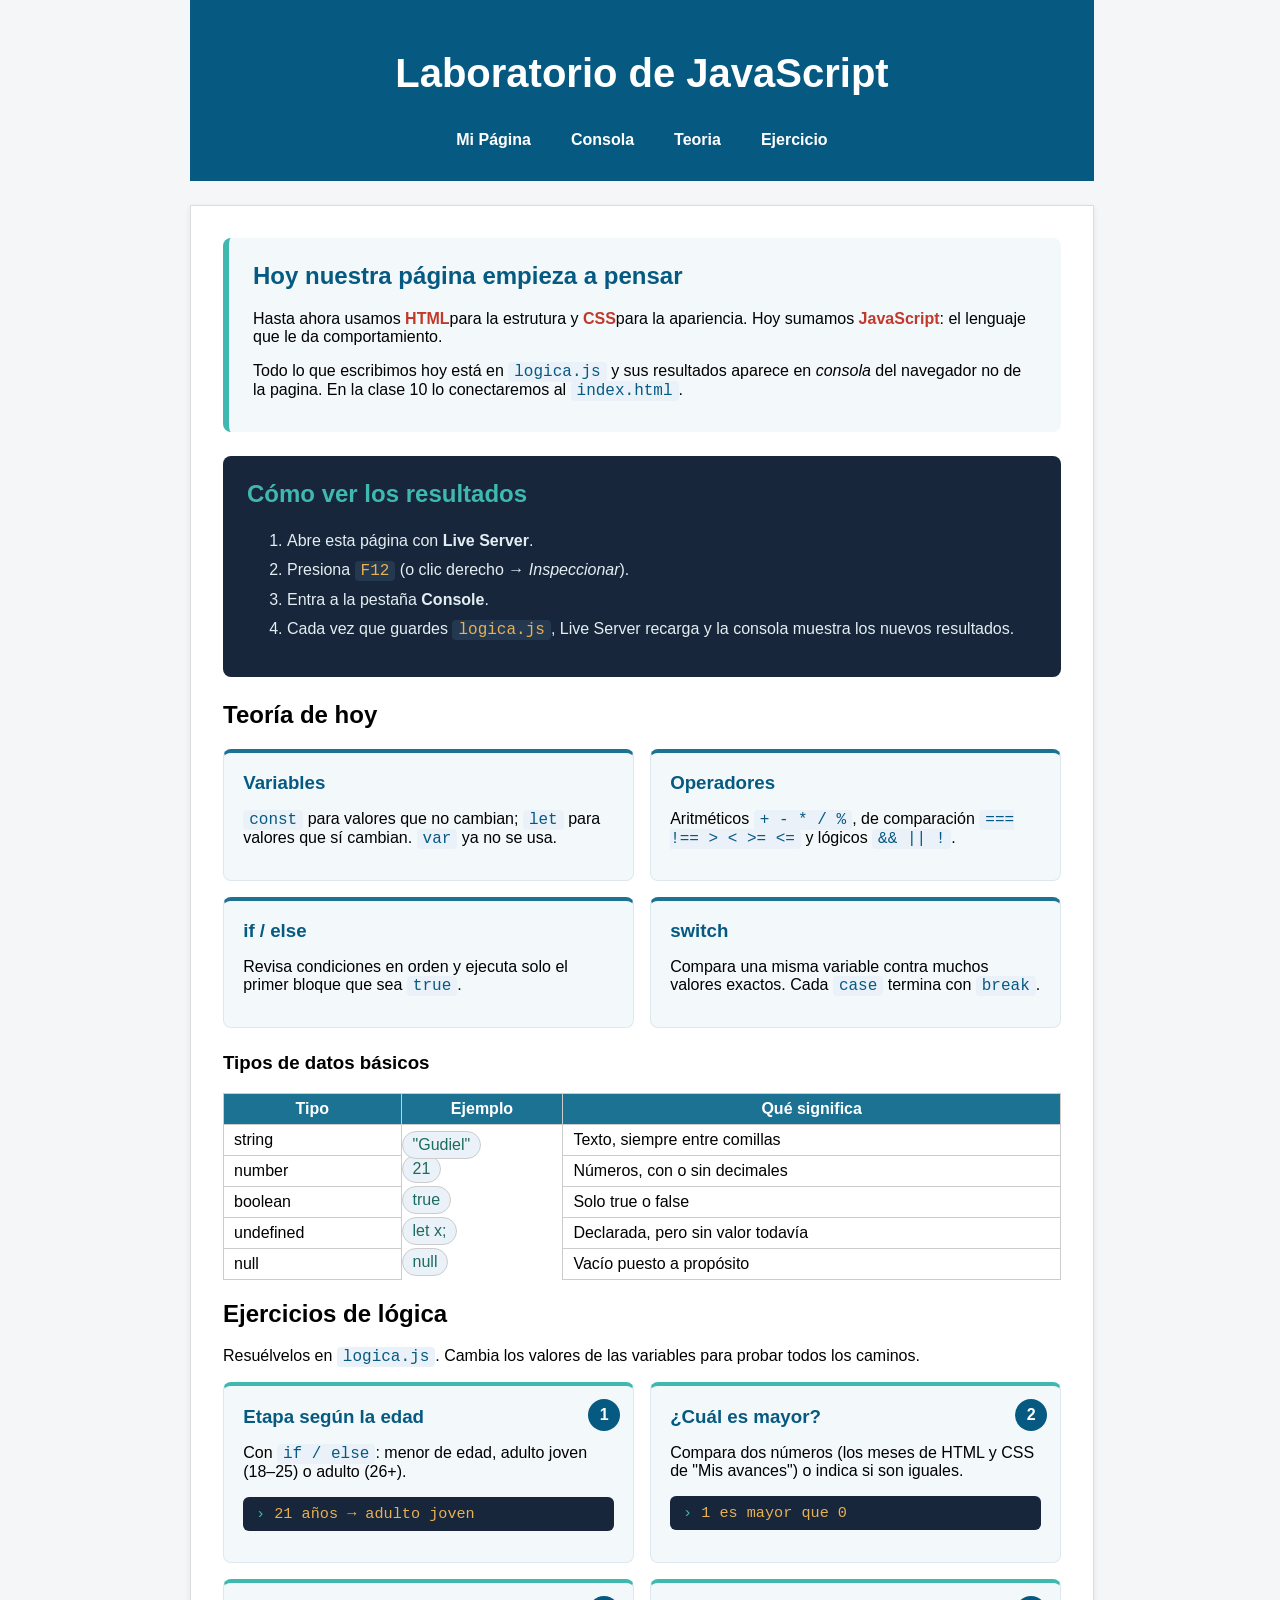
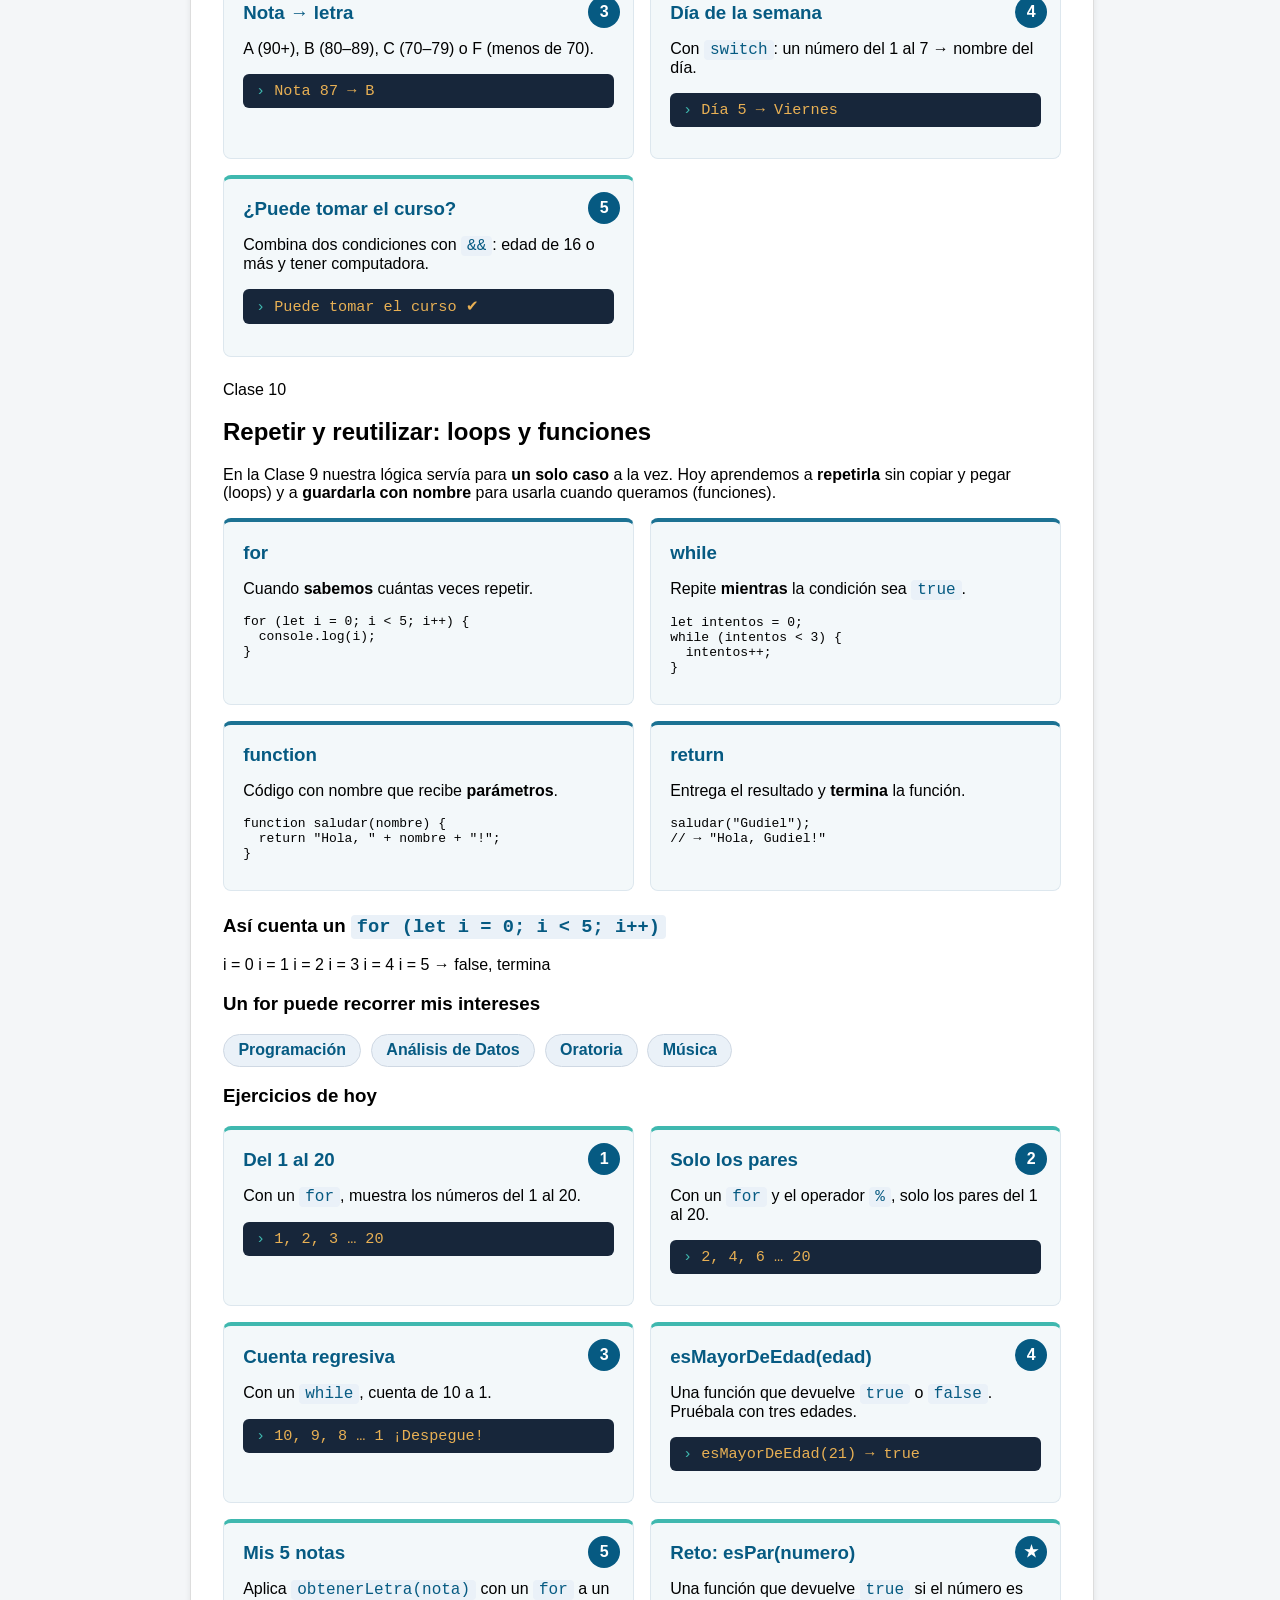
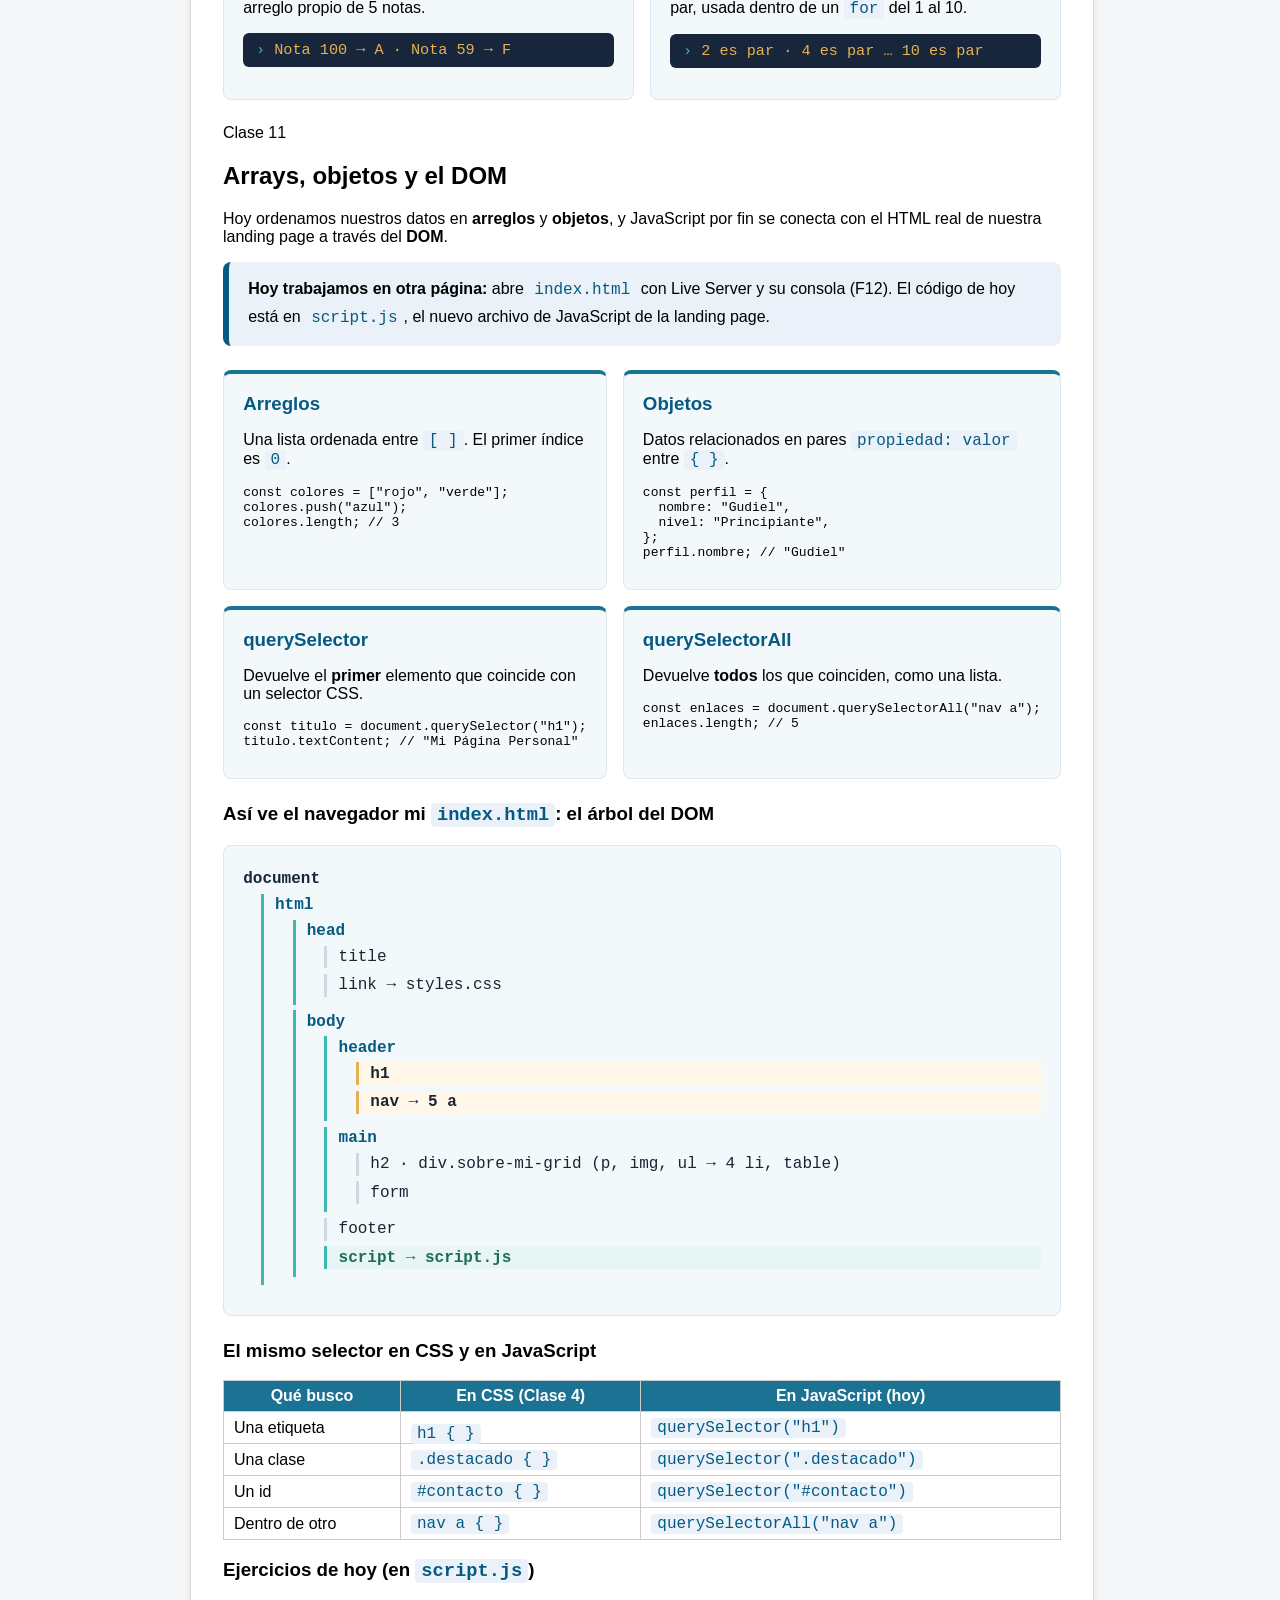
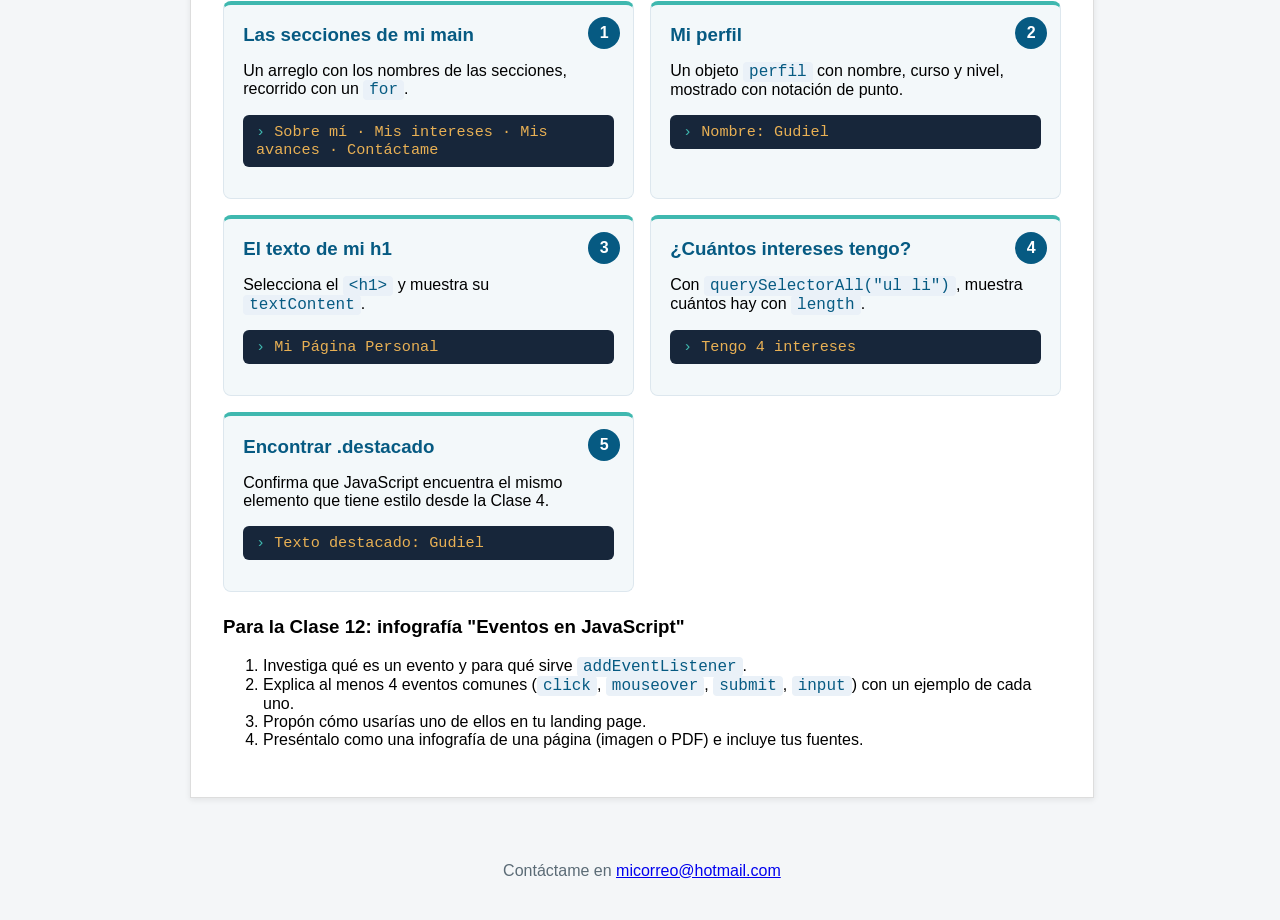
==== practica_js.html @ 9417708b "Mi primer commit landing page y lista de tareas" ====
<!DOCTYPE html>
<html lang="en">
<head>
    <meta charset="UTF-8">
    <title>Laboratorio de JavaScript - Mi Página Personal</title>
    <link rel="stylesheet" href="styles.css">
</head>
<body>
    <header>
        <h1>Laboratorio de JavaScript</h1>
        <nav>
            <a href="index.html">Mi Página</a>
            <a href="#consola">Consola</a>
            <a href="#teoria">Teoria</a>
            <a href="#ejercicio">Ejercicio</a>
        </nav>
    </header>
    
    <main>
        <section class="lab-intro">
            <h2>Hoy nuestra página empieza a pensar</h2>
            <p>Hasta ahora usamos <strong class="destacado">HTML</strong>para la estrutura y
            <strong class="destacado">CSS</strong>para la apariencia. Hoy sumamos
            <strong class="destacado">JavaScript</strong>: el lenguaje que le da comportamiento.</p>
            <p>Todo lo que escribimos hoy está en <code>logica.js</code> y sus resultados aparece en
            <em>consola</em> del navegador no de la pagina. En la clase 10 lo conectaremos al
        <code>index.html</code>. </p>
        </section>

        <section id="consola" class="consola-tip">
        <h2>Cómo ver los resultados</h2>
        <ol>
          <li>Abre esta página con <strong>Live Server</strong>.</li>
          <li>Presiona <code>F12</code> (o clic derecho → <em>Inspeccionar</em>).</li>
          <li>Entra a la pestaña <strong>Console</strong>.</li>
          <li>Cada vez que guardes <code>logica.js</code>, Live Server recarga y la consola muestra los nuevos resultados.</li>
        </ol>
      </section>
      
      <section id="teoria">
        <h2>Teoría de hoy</h2>
        <div class="lab-grid">
          <article class="tarjeta-js">
            <h3>Variables</h3>
            <p><code>const</code> para valores que no cambian; <code>let</code> para valores que sí cambian.
               <code>var</code> ya no se usa.</p>
          </article>
          <article class="tarjeta-js">
            <h3>Operadores</h3>
            <p>Aritméticos <code>+ - * / %</code>, de comparación <code>=== !== &gt; &lt; &gt;= &lt;=</code>
               y lógicos <code>&amp;&amp; || !</code>.</p>
          </article>
          <article class="tarjeta-js">
            <h3>if / else</h3>
            <p>Revisa condiciones en orden y ejecuta solo el primer bloque que sea <code>true</code>.</p>
          </article>
          <article class="tarjeta-js">
            <h3>switch</h3>
            <p>Compara una misma variable contra muchos valores exactos. Cada <code>case</code> termina con <code>break</code>.</p>
          </article>
        </div>

        <h3>Tipos de datos básicos</h3>
        <table>
          <thead>
            <tr>
              <th>Tipo</th>
              <th>Ejemplo</th>
              <th>Qué significa</th>
            </tr>
          </thead>
          <tbody>
            <tr><td>string</td><td>"Gudiel"</td><td>Texto, siempre entre comillas</td></tr>
            <tr><td>number</td><td>21</td><td>Números, con o sin decimales</td></tr>
            <tr><td>boolean</td><td>true</td><td>Solo true o false</td></tr>
            <tr><td>undefined</td><td>let x;</td><td>Declarada, pero sin valor todavía</td></tr>
            <tr><td>null</td><td>null</td><td>Vacío puesto a propósito</td></tr>
          </tbody>
        </table>
      </section>

      <section id="ejercicios">
        <h2>Ejercicios de lógica</h2>
        <p>Resuélvelos en <code>logica.js</code>. Cambia los valores de las variables para probar todos los caminos.</p>
        <div class="lab-grid">
          <article class="tarjeta-js ejercicio">
            <span class="num">1</span>
            <h3>Etapa según la edad</h3>
            <p>Con <code>if / else</code>: menor de edad, adulto joven (18–25) o adulto (26+).</p>
            <p class="salida">21 años → adulto joven</p>
          </article>
          <article class="tarjeta-js ejercicio">
            <span class="num">2</span>
            <h3>¿Cuál es mayor?</h3>
            <p>Compara dos números (los meses de HTML y CSS de "Mis avances") o indica si son iguales.</p>
            <p class="salida">1 es mayor que 0</p>
          </article>
          <article class="tarjeta-js ejercicio">
            <span class="num">3</span>
            <h3>Nota → letra</h3>
            <p>A (90+), B (80–89), C (70–79) o F (menos de 70).</p>
            <p class="salida">Nota 87 → B</p>
          </article>
          <article class="tarjeta-js ejercicio">
            <span class="num">4</span>
            <h3>Día de la semana</h3>
            <p>Con <code>switch</code>: un número del 1 al 7 → nombre del día.</p>
            <p class="salida">Día 5 → Viernes</p>
          </article>
          <article class="tarjeta-js ejercicio">
            <span class="num">5</span>
            <h3>¿Puede tomar el curso?</h3>
            <p>Combina dos condiciones con <code>&amp;&amp;</code>: edad de 16 o más y tener computadora.</p>
            <p class="salida">Puede tomar el curso ✔</p>
          </article>
        </div>
      </section>
      <section id="clase10" class="clase-nueva">
        <span class="etiqueta-clase">Clase 10</span>
        <h2>Repetir y reutilizar: loops y funciones</h2>
        <p>En la Clase 9 nuestra lógica servía para <strong>un solo caso</strong> a la vez.
           Hoy aprendemos a <strong>repetirla</strong> sin copiar y pegar (loops) y a
           <strong>guardarla con nombre</strong> para usarla cuando queramos (funciones).</p>

        <!-- CAMBIO DE HOY (Clase 11): corregimos la sangría de los cuatro
             <pre> de abajo. Dentro de <pre> CADA espacio cuenta y se ve en
             la página; por eso sus líneas empiezan pegadas al margen
             izquierdo del archivo, aunque se vea raro en el editor. -->
        <!-- Cuatro tarjetas con la teoría de hoy. <pre> respeta los
             espacios y saltos de línea tal como los escribimos, por eso
             lo usamos para mostrar código de varias líneas. -->
        <div class="lab-grid">
          <article class="tarjeta-js">
            <h3>for</h3>
            <p>Cuando <strong>sabemos</strong> cuántas veces repetir.</p>
<pre class="mini-codigo">for (let i = 0; i &lt; 5; i++) {
  console.log(i);
}</pre>
          </article>
          <article class="tarjeta-js">
            <h3>while</h3>
            <p>Repite <strong>mientras</strong> la condición sea <code>true</code>.</p>
<pre class="mini-codigo">let intentos = 0;
while (intentos &lt; 3) {
  intentos++;
}</pre>
          </article>
          <article class="tarjeta-js">
            <h3>function</h3>
            <p>Código con nombre que recibe <strong>parámetros</strong>.</p>
<pre class="mini-codigo">function saludar(nombre) {
  return "Hola, " + nombre + "!";
}</pre>
          </article>
          <article class="tarjeta-js">
            <h3>return</h3>
            <p>Entrega el resultado y <strong>termina</strong> la función.</p>
<pre class="mini-codigo">saludar("Gudiel");
// → "Hola, Gudiel!"</pre>
          </article>
        </div>
 
        <!-- Las vueltas de un for, dibujadas: cada <span> es una vuelta.
             La última (.fin) es cuando la condición ya es false. -->
        <h3>Así cuenta un <code>for (let i = 0; i &lt; 5; i++)</code></h3>
        <div class="vueltas">
          <span>i = 0</span>
          <span>i = 1</span>
          <span>i = 2</span>
          <span>i = 3</span>
          <span>i = 4</span>
          <span class="fin">i = 5 → false, termina</span>
        </div>
 
        <!-- Reutilizamos los chips de la Clase 6: un for puede recorrer
             esta misma lista, uno por uno, guardada en un arreglo. -->
        <h3>Un for puede recorrer mis intereses</h3>
        <ul>
          <li>Programación</li>
          <li>Análisis de Datos</li>
          <li>Oratoria</li>
          <li>Música</li>
        </ul>
 
        <h3>Ejercicios de hoy</h3>
        <div class="lab-grid">
          <article class="tarjeta-js ejercicio">
            <span class="num">1</span>
            <h3>Del 1 al 20</h3>
            <p>Con un <code>for</code>, muestra los números del 1 al 20.</p>
            <p class="salida">1, 2, 3 … 20</p>
          </article>
          <article class="tarjeta-js ejercicio">
            <span class="num">2</span>
            <h3>Solo los pares</h3>
            <p>Con un <code>for</code> y el operador <code>%</code>, solo los pares del 1 al 20.</p>
            <p class="salida">2, 4, 6 … 20</p>
          </article>
          <article class="tarjeta-js ejercicio">
            <span class="num">3</span>
            <h3>Cuenta regresiva</h3>
            <p>Con un <code>while</code>, cuenta de 10 a 1.</p>
            <p class="salida">10, 9, 8 … 1 ¡Despegue!</p>
          </article>
          <article class="tarjeta-js ejercicio">
            <span class="num">4</span>
            <h3>esMayorDeEdad(edad)</h3>
            <p>Una función que devuelve <code>true</code> o <code>false</code>. Pruébala con tres edades.</p>
            <p class="salida">esMayorDeEdad(21) → true</p>
          </article>
          <article class="tarjeta-js ejercicio">
            <span class="num">5</span>
            <h3>Mis 5 notas</h3>
            <p>Aplica <code>obtenerLetra(nota)</code> con un <code>for</code> a un arreglo propio de 5 notas.</p>
            <p class="salida">Nota 100 → A · Nota 59 → F</p>
          </article>
          <!-- .reto: misma tarjeta de ejercicio, pero con borde y número
               dorados para marcar que es opcional. -->
          <article class="tarjeta-js ejercicio reto">
            <span class="num">★</span>
            <h3>Reto: esPar(numero)</h3>
            <p>Una función que devuelve <code>true</code> si el número es par, usada dentro de un <code>for</code> del 1 al 10.</p>
            <p class="salida">2 es par · 4 es par … 10 es par</p>
          </article>
        </div>
      </section>
      <!-- ===================================================
           CAMBIO DE HOY (Clase 11): sección NUEVA del laboratorio.
           Todo lo que está entre este comentario y </main> es de hoy.
           Reutiliza las clases de las Clases 9 y 10 (.clase-nueva,
           .etiqueta-clase, .lab-grid, .tarjeta-js, .mini-codigo,
           .ejercicio, .num, .salida, .tarea-clase) y suma unas pocas
           nuevas al final de styles.css (sección CLASE 11): .aviso-hoy,
           .arbol, .nodo y .tabla-selectores.
           =================================================== -->
      <section id="clase11" class="clase-nueva">
        <span class="etiqueta-clase">Clase 11</span>
        <h2>Arrays, objetos y el DOM</h2>
        <p>Hoy ordenamos nuestros datos en <strong>arreglos</strong> y <strong>objetos</strong>, y JavaScript
           por fin se conecta con el HTML real de nuestra landing page a través del <strong>DOM</strong>.</p>
 
        <!-- .aviso-hoy: un recordatorio importante. Hoy la consola que hay
             que mirar es la de index.html, no la de este laboratorio. -->
        <div class="aviso-hoy">
          <strong>Hoy trabajamos en otra página:</strong> abre <code>index.html</code> con Live Server
          y su consola (F12). El código de hoy está en <code>script.js</code>, el nuevo archivo
          de JavaScript de la landing page.
        </div>
 
        <div class="lab-grid">
          <article class="tarjeta-js">
            <h3>Arreglos</h3>
            <p>Una lista ordenada entre <code>[ ]</code>. El primer índice es <code>0</code>.</p>
<pre class="mini-codigo">const colores = ["rojo", "verde"];
colores.push("azul");
colores.length; // 3</pre>
          </article>
          <article class="tarjeta-js">
            <h3>Objetos</h3>
            <p>Datos relacionados en pares <code>propiedad: valor</code> entre <code>{ }</code>.</p>
<pre class="mini-codigo">const perfil = {
  nombre: "Gudiel",
  nivel: "Principiante",
};
perfil.nombre; // "Gudiel"</pre>
          </article>
          <article class="tarjeta-js">
            <h3>querySelector</h3>
            <p>Devuelve el <strong>primer</strong> elemento que coincide con un selector CSS.</p>
<pre class="mini-codigo">const titulo = document.querySelector("h1");
titulo.textContent; // "Mi Página Personal"</pre>
          </article>
          <article class="tarjeta-js">
            <h3>querySelectorAll</h3>
            <p>Devuelve <strong>todos</strong> los que coinciden, como una lista.</p>
<pre class="mini-codigo">const enlaces = document.querySelectorAll("nav a");
enlaces.length; // 5</pre>
          </article>
        </div>
 
        <!-- El árbol del DOM de NUESTRA landing page, dibujado con cajas
             anidadas: cada .nodo dentro de otro es un "hijo". Así ve el
             navegador nuestro index.html después de leerlo. -->
        <h3>Así ve el navegador mi <code>index.html</code>: el árbol del DOM</h3>
        <div class="arbol">
          <div class="nodo raiz">document
            <div class="nodo">html
              <div class="nodo">head
                <div class="nodo hoja">title</div>
                <div class="nodo hoja">link → styles.css</div>
              </div>
              <div class="nodo">body
                <div class="nodo">header
                  <div class="nodo hoja marcado">h1</div>
                  <div class="nodo hoja marcado">nav → 5 a</div>
                </div>
                <div class="nodo">main
                  <div class="nodo hoja">h2 · div.sobre-mi-grid (p, img, ul → 4 li, table)</div>
                  <div class="nodo hoja">form</div>
                </div>
                <div class="nodo hoja">footer</div>
                <div class="nodo hoja nuevo">script → script.js</div>
              </div>
            </div>
          </div>
        </div>
 
        <!-- Misma idea de la Clase 4: el selector se escribe igual en CSS
             y en JavaScript. Usamos una tabla (Clase 3) con una clase
             propia para que su segunda columna no se vea como pastilla. -->
        <h3>El mismo selector en CSS y en JavaScript</h3>
        <table class="tabla-selectores">
          <thead>
            <tr><th>Qué busco</th><th>En CSS (Clase 4)</th><th>En JavaScript (hoy)</th></tr>
          </thead>
          <tbody>
            <tr><td>Una etiqueta</td><td><code>h1 { }</code></td><td><code>querySelector("h1")</code></td></tr>
            <tr><td>Una clase</td><td><code>.destacado { }</code></td><td><code>querySelector(".destacado")</code></td></tr>
            <tr><td>Un id</td><td><code>#contacto { }</code></td><td><code>querySelector("#contacto")</code></td></tr>
            <tr><td>Dentro de otro</td><td><code>nav a { }</code></td><td><code>querySelectorAll("nav a")</code></td></tr>
          </tbody>
        </table>
 
        <h3>Ejercicios de hoy (en <code>script.js</code>)</h3>
        <div class="lab-grid">
          <article class="tarjeta-js ejercicio">
            <span class="num">1</span>
            <h3>Las secciones de mi main</h3>
            <p>Un arreglo con los nombres de las secciones, recorrido con un <code>for</code>.</p>
            <p class="salida">Sobre mí · Mis intereses · Mis avances · Contáctame</p>
          </article>
          <article class="tarjeta-js ejercicio">
            <span class="num">2</span>
            <h3>Mi perfil</h3>
            <p>Un objeto <code>perfil</code> con nombre, curso y nivel, mostrado con notación de punto.</p>
            <p class="salida">Nombre: Gudiel</p>
          </article>
          <article class="tarjeta-js ejercicio">
            <span class="num">3</span>
            <h3>El texto de mi h1</h3>
            <p>Selecciona el <code>&lt;h1&gt;</code> y muestra su <code>textContent</code>.</p>
            <p class="salida">Mi Página Personal</p>
          </article>
          <article class="tarjeta-js ejercicio">
            <span class="num">4</span>
            <h3>¿Cuántos intereses tengo?</h3>
            <p>Con <code>querySelectorAll("ul li")</code>, muestra cuántos hay con <code>length</code>.</p>
            <p class="salida">Tengo 4 intereses</p>
          </article>
          <article class="tarjeta-js ejercicio">
            <span class="num">5</span>
            <h3>Encontrar .destacado</h3>
            <p>Confirma que JavaScript encuentra el mismo elemento que tiene estilo desde la Clase 4.</p>
            <p class="salida">Texto destacado: Gudiel</p>
          </article>
        </div>
 
        <!-- Tarea para la Clase 12, con el recuadro dorado de la Clase 10. -->
        <div class="tarea-clase">
          <h3>Para la Clase 12: infografía "Eventos en JavaScript"</h3>
          <ol>
            <li>Investiga qué es un evento y para qué sirve <code>addEventListener</code>.</li>
            <li>Explica al menos 4 eventos comunes (<code>click</code>, <code>mouseover</code>, <code>submit</code>, <code>input</code>) con un ejemplo de cada uno.</li>
            <li>Propón cómo usarías uno de ellos en tu landing page.</li>
            <li>Preséntalo como una infografía de una página (imagen o PDF) e incluye tus fuentes.</li>
          </ol>
        </div>
      </section>
    </main>
 
    <footer>
      <p>Contáctame en <a href="mailto:astridcuxulic@gmail.com">micorreo@hotmail.com</a></p>
    </footer>
 
    <!-- CAMBIO DE HOY (Clase 9): así se conecta JavaScript a una página.
         Es parecido al <link> del CSS, pero:
         - usa la etiqueta <script> con el atributo src;
         - se coloca AL FINAL del <body>, justo antes de </body>, para
           que el navegador primero dibuje toda la página y después
           ejecute el JavaScript. -->
    <script src="logica.js"></script>
  </body>
</html>
---- styles.css ----
/* ===================================================
   1. CONFIGURACIÓN GENERAL DE LA PÁGINA
   =================================================== */

/*
  Aplica estilos generales al cuerpo de la página.

  - Utiliza Arial como fuente principal.
  - Limita el ancho de la página a 900 píxeles.
  - Centra horizontalmente el contenido.
  - Organiza header, main y footer mediante CSS Grid.
*/
body {
    font-family: Arial, sans-serif;
    background-color: #f4f6f8;
    max-width: 900px;
    margin: 0 auto;

    display: grid;

    grid-template-areas:
        "header"
        "main"
        "footer";
}


/* ===================================================
   2. TÍTULOS Y TEXTOS DESTACADOS
   =================================================== */

/* Estilo general para los títulos principales. */
h1 {
    color: #065a82;
    font-size: 40px;
}

/*
  Clase para resaltar palabras o fragmentos importantes
  mediante color rojo y texto en negrita.
*/
.destacado {
    color: #c0392b;
    font-weight: bold;
}


/* ===================================================
   3. ENCABEZADO Y MENÚ DE NAVEGACIÓN
   =================================================== */

/*
  Encabezado principal de la página.

  Se asigna al área "header" definida en el grid del body.
*/
header {
    background-color: #065a82;
    text-align: center;
    padding: 1.5rem 1rem;
    grid-area: header;

    /* Ejecuta la animación "aparecer" al cargar la página. */
    animation: aparecer 0.6s ease;
}

/*
  El título y los enlaces que se encuentren dentro
  del header se muestran en color blanco.
*/
header h1,
header nav a {
    color: white;
}

/*
  Organiza los enlaces del menú en una fila centrada.

  flex-wrap permite que los enlaces bajen a una segunda
  fila cuando no exista suficiente espacio.
*/
header nav {
    display: flex;
    justify-content: center;
    gap: 0.5rem;
    flex-wrap: wrap;
}

/* Estilo individual de cada enlace del menú. */
header nav a {
    text-decoration: none;
    font-weight: bold;
    padding: 0.5rem 1rem;
    border-radius: 6px;

    /* Suaviza el cambio de color al pasar el cursor. */
    transition: background-color 0.3s ease;
}

/* Cambia ligeramente el fondo del enlace al pasar el cursor. */
header nav a:hover {
    background-color: rgba(255, 255, 255, 0.2);
}


/* ===================================================
   4. TABLAS
   =================================================== */

/* Estilo de las celdas de encabezado de las tablas. */
th {
    background-color: #1c7293;
    color: white;
}

/* Estilos compartidos por las celdas normales y encabezados. */
td,
th {
    border: 1px solid #cccccc;
    padding: 6px 10px;
}

/*
  Une los bordes de las celdas y hace que la tabla
  ocupe todo el ancho disponible.
*/
table {
    border-collapse: collapse;
    margin: 1rem 0;
    width: 100%;
}

/*
  Convierte la segunda celda de cada fila del cuerpo
  de la tabla en una etiqueta con forma de pastilla.
*/
tbody td:nth-child(2) {
    display: inline-block;
    background-color: #eaf1f8;
    color: #1c6b5f;
    padding: 4px 10px;
    border-radius: 999px;
}

/*
  Desplaza ligeramente hacia abajo la segunda celda
  de la primera fila.
*/
tbody tr:first-child td:nth-child(2) {
    position: relative;
    top: 6px;
}


/* ===================================================
   5. CAMPOS DE FORMULARIO
   =================================================== */

/* Estilos compartidos por inputs, áreas de texto y listas. */
input,
textarea,
select {
    border: 1px solid #999999;
    padding: 6px;
    max-width: 100%;
    border-radius: 4px;

    /* Suaviza el cambio de color del borde. */
    transition: border-color 0.3s ease;
}

/*
  Estilo aplicado cuando el usuario selecciona
  un campo del formulario.
*/
input:focus,
textarea:focus,
select:focus {
    border-color: #1c7293;
    outline: none;
}

/* Agrega separación superior a los formularios. */
form {
    margin-top: 1rem;
}

/*
  Organiza el último párrafo del formulario mediante Flexbox.

  Normalmente puede utilizarse para colocar varios botones
  en una misma fila.
*/
form p:last-of-type {
    display: flex;
    gap: 0.75rem;
}


/* ===================================================
   6. BOTONES
   =================================================== */

/* Estilo general para todos los botones. */
button {
    background-color: #3fb8af;
    color: white;
    border: none;
    padding: 8px 16px;
    border-radius: 4px;
    cursor: pointer;

    /*
      Corrección aplicada:
      background-color tenía "0.3 ease".
      La duración correcta es "0.3s ease".
    */
    transition:
        background-color 0.3s ease,
        transform 0.2s ease;
}

/*
  Oscurece y aumenta ligeramente el botón
  cuando el cursor pasa sobre este.
*/
button:hover {
    background-color: #2f8f88;
    transform: scale(1.05);
}

/*
  Muestra un contorno visible cuando el botón
  recibe el foco mediante teclado o clic.
*/
button:focus {
    background-color: #2f8f88;
    outline: 3px solid #1c7293;
    outline-offset: 2px;
}


/* ===================================================
   7. CONTENIDO PRINCIPAL
   =================================================== */

/*
  Tarjeta principal de contenido.

  Se asigna al área "main" definida en el grid del body.
*/
main {
    background-color: white;
    padding: 2rem;
    margin: 1.5rem 0;
    border: 1px solid #dddddd;
    grid-area: main;
    box-shadow: 0 2px 6px rgba(0, 0, 0, 0.08);

    transition:
        transform 0.2s ease,
        box-shadow 0.2s ease;
}

/*
  Eleva visualmente el contenido principal
  cuando el cursor pasa sobre este.
*/
main:hover {
    transform: translateY(-4px);

    /*
      Se usa rgba para definir correctamente
      la transparencia de la sombra.
    */
    box-shadow: 0 8px 16px rgba(0, 0, 0, 0.12);
}


/* ===================================================
   8. IMÁGENES
   =================================================== */

/*
  Hace que las imágenes sean responsivas.

  max-width: 100% evita que una imagen salga
  del contenedor en pantallas pequeñas.
*/
img {
    border: 4px solid #3fb8af;
    border-radius: 8px;
    margin: 1rem 0;
    max-width: 100%;
}


/* ===================================================
   9. LISTAS
   =================================================== */

/*
  Organiza las listas no ordenadas como etiquetas
  distribuidas mediante Flexbox.
*/
ul {
    display: flex;
    flex-wrap: wrap;
    gap: 0.6rem;
    list-style: none;
    padding: 0;
    margin: 1rem 0;
}

/* Estilo individual de cada elemento de la lista. */
ul li {
    background-color: #eaf1f8;
    color: #065a82;
    font-weight: bold;
    padding: 0.4rem 0.9rem;
    border-radius: 999px;
    border: 1px solid #cfd8e3;
    cursor: pointer;

    /* Evita seleccionar el texto al hacer doble clic. */
    user-select: none;

    transition:
        transform 0.2s ease,
        background-color 0.2s ease;
}

/* Efecto al pasar el cursor sobre un elemento de la lista. */
ul li:hover {
    transform: scale(1.05);
    background-color: #d6e6f5;
}


/* ===================================================
   10. PIE DE PÁGINA
   =================================================== */

/* Estilo del pie de página. */
footer {
    grid-area: footer;
    text-align: center;
    padding: 1.5rem 1rem;
    color: #5b6b76;
}


/* ===================================================
   11. SECCIÓN SOBRE MÍ
   =================================================== */

/*
  En pantallas pequeñas la sección se muestra
  como un bloque normal.
*/
.sobre-mi-grid {
    display: block;
}

/*
  A partir de 768 píxeles la sección se organiza
  en dos columnas mediante CSS Grid.
*/
@media (min-width: 768px) {
    .sobre-mi-grid {
        display: grid;
        grid-template-columns: 2fr 1fr;
        column-gap: 1.5rem;

        grid-template-areas:
            "texto       foto"
            "intereses-h foto"
            "intereses-l foto"
            "avances-h   foto"
            "avances-t   foto";
    }

    /* Coloca el párrafo principal en el área "texto". */
    .sobre-mi-grid > p {
        grid-area: texto;
    }

    /* Coloca el título de intereses. */
    .sobre-mi-grid > h2#intereses {
        grid-area: intereses-h;
    }

    /* Coloca la lista de intereses. */
    .sobre-mi-grid > ul {
        grid-area: intereses-l;
    }

    /* Coloca el título de avances. */
    .sobre-mi-grid > h2#avances {
        grid-area: avances-h;
    }

    /* Coloca la tabla de avances. */
    .sobre-mi-grid > table {
        grid-area: avances-t;
    }

    /* Coloca la imagen en la columna derecha. */
    .sobre-mi-grid > img {
        grid-area: foto;
        align-self: start;
        margin: 0;
    }
}


/* ===================================================
   12. ANIMACIONES
   =================================================== */

/*
  Animación de entrada.

  El elemento inicia transparente y desplazado
  diez píxeles hacia arriba.
*/
@keyframes aparecer {
    from {
        opacity: 0;
        transform: translateY(-10px);
    }

    to {
        opacity: 1;
        transform: translateY(0);
    }
}


/* ===================================================
   13. FRAGMENTOS DE CÓDIGO
   =================================================== */

/* Presenta el código con una fuente monoespaciada. */
code {
    font-family: "Courier New", monospace;
    background-color: #eaf1f8;
    color: #065a82;
    padding: 1px 6px;
    border-radius: 4px;
}


/* ===================================================
   14. INTRODUCCIÓN DEL LABORATORIO
   =================================================== */

/* Caja informativa utilizada al inicio del laboratorio. */
.lab-intro {
    background-color: #f3f8fa;
    border-left: 6px solid #3fb8af;
    padding: 1rem 1.5rem;
    border-radius: 8px;
    margin-bottom: 1.5rem;
}

/* Título contenido dentro de la introducción. */
.lab-intro h2 {
    margin-top: 0.5rem;
    color: #065a82;
}


/* ===================================================
   15. CONSEJO DE CONSOLA
   =================================================== */

/*
  Caja oscura que imita visualmente una consola
  o terminal de programación.
*/
.consola-tip {
    background-color: #17263a;
    color: #e3eef2;
    padding: 1rem 1.5rem;
    border-radius: 8px;
    margin-bottom: 1.5rem;
}

/* Título de la caja de consola. */
.consola-tip h2 {
    color: #3fb8af;
    margin-top: 0.5rem;
}

/* Aumenta la separación entre líneas de la lista. */
.consola-tip ol {
    line-height: 1.8;
}

/* Código que aparece dentro de la consola. */
.consola-tip code {
    background-color: #24384f;
    color: #e8b054;
}


/* ===================================================
   16. CUADRÍCULA DEL LABORATORIO
   =================================================== */

/*
  En dispositivos pequeños las tarjetas se muestran
  en una sola columna.
*/
.lab-grid {
    display: grid;
    grid-template-columns: 1fr;
    gap: 1rem;
    margin: 1rem 0 1.5rem;
}

/*
  A partir de 768 píxeles las tarjetas se distribuyen
  en dos columnas del mismo tamaño.
*/
@media (min-width: 768px) {
    .lab-grid {
        grid-template-columns: 1fr 1fr;
    }
}


/* ===================================================
   17. TARJETAS DE JAVASCRIPT
   =================================================== */

/* Estilo general de cada tarjeta del laboratorio. */
.tarjeta-js {
    background-color: #f3f8fa;
    border: 1px solid #dde7ee;
    border-top: 4px solid #1c7293;
    border-radius: 8px;
    padding: 1rem 1.2rem;

    transition:
        transform 0.2s ease,
        box-shadow 0.2s ease;
}

/* Efecto de elevación al pasar el cursor. */
.tarjeta-js:hover {
    transform: translateY(-3px);
    box-shadow: 0 6px 14px rgba(0, 0, 0, 0.08);
}

/* Títulos de las tarjetas. */
.tarjeta-js h3 {
    margin: 0.2rem 0 0.5rem;
    color: #065a82;
}


/* ===================================================
   18. TARJETAS DE EJERCICIOS
   =================================================== */

/*
  position: relative permite posicionar el número
  con relación a la tarjeta.
*/
.ejercicio {
    position: relative;
    border-top-color: #3fb8af;
}

/* Número circular ubicado en la esquina de la tarjeta. */
.ejercicio .num {
    position: absolute;
    top: 0.8rem;
    right: 0.8rem;

    width: 2rem;
    height: 2rem;
    border-radius: 50%;

    background-color: #065a82;
    color: white;
    font-weight: bold;

    display: flex;
    align-items: center;
    justify-content: center;
}


/* ===================================================
   19. SALIDAS DE EJEMPLOS
   =================================================== */

/* Caja que representa una salida de consola. */
.salida {
    font-family: "Courier New", monospace;
    background-color: #17263a;
    color: #e8b054;
    padding: 0.5rem 0.8rem;
    border-radius: 6px;
    font-size: 0.95rem;
}

/* Agrega el símbolo antes de la salida. */
.salida::before {
    content: "› ";
    color: #3fb8af;
}


/* ===================================================
   20. CLASE 11: ARRAYS, OBJETOS Y DOM
   =================================================== */

/* Distintivo que indica que la página utiliza JavaScript. */
.badge-js {
    display: inline-block;
    background-color: #17263a;
    color: #e8b054;
    font-family: "Courier New", monospace;
    font-size: 0.85rem;
    font-weight: bold;
    padding: 0.35rem 0.9rem;
    border-radius: 999px;
    margin-top: 0.3rem;
}

/* Caja informativa utilizada para avisos importantes. */
.aviso-hoy {
    background-color: #eaf1f8;
    border-left: 6px solid #065a82;
    padding: 0.9rem 1.2rem;
    border-radius: 8px;
    margin: 1rem 0 1.5rem;
    line-height: 1.6;
}

/* Contenedor visual del árbol del DOM. */
.arbol {
    background-color: #f3f8fa;
    border: 1px solid #dde7ee;
    border-radius: 8px;
    padding: 1rem 1.2rem;
    margin: 0.8rem 0 1.5rem;

    /*
      Permite desplazamiento horizontal dentro de la caja
      si el contenido no cabe en un teléfono.
    */
    overflow-x: auto;
}

/* Estilo general de cada nodo del árbol DOM. */
.nodo {
    font-family: "Courier New", monospace;
    font-weight: bold;
    color: #065a82;
    border-left: 3px solid #3fb8af;
    margin: 0.35rem 0 0.35rem 1.1rem;
    padding: 0.15rem 0 0.15rem 0.7rem;
}

/* Nodo raíz del árbol DOM. */
.nodo.raiz {
    margin-left: 0;
    border-left: none;
    padding-left: 0;
    color: #17263a;
}

/* Nodo final que no contiene otros nodos dibujados. */
.nodo.hoja {
    font-weight: normal;
    color: #1a2433;
    border-left-color: #cfd8e3;
}

/* Nodo seleccionado o resaltado. */
.nodo.marcado {
    background-color: #fff8e8;
    border-left-color: #e8b054;
    font-weight: bold;
}

/* Nodo nuevo agregado al ejemplo. */
.nodo.nuevo {
    background-color: #e7f5f3;
    border-left-color: #3fb8af;
    color: #1c6b5f;
    font-weight: bold;
}

/*
  Evita que la segunda columna de esta tabla reciba
  el estilo general de pastilla.
*/
.tabla-selectores tbody td:nth-child(2) {
    display: table-cell;
    background-color: transparent;
    color: inherit;
    padding: 6px 10px;
    border-radius: 0;
    position: static;
}

/*
  Permite cortar textos largos, como selectores de CSS,
  para evitar que la tabla salga de la pantalla.
*/
.tabla-selectores td {
    overflow-wrap: anywhere;
}


/* ===================================================
   21. CLASE 12: EVENTOS, FORMULARIOS Y MODIFICACIÓN
   DEL DOM
   =================================================== */

/* Botón utilizado para cambiar el tema de la página. */
.btn-tema {
    margin-top: 0.9rem;
    background-color: rgba(255, 255, 255, 0.15);
    border: 1px solid rgba(255, 255, 255, 0.5);
    font-weight: bold;
    border-radius: 999px;
}

/* Estados hover y focus del botón para cambiar el tema. */
.btn-tema:hover,
.btn-tema:focus {
    background-color: rgba(255, 255, 255, 0.3);
}

/* Transición suave entre el tema claro y oscuro. */
body,
main {
    transition:
        background-color 0.4s ease,
        color 0.4s ease;
}


/* ===================================================
   22. MODO OSCURO
   =================================================== */

/*
  Estas reglas se aplican solamente cuando JavaScript
  agrega la clase "modo-oscuro" al elemento body.
*/
body.modo-oscuro {
    background-color: #0f1b2b;
    color: #e3eef2;
}

/* Contenido principal durante el modo oscuro. */
body.modo-oscuro main {
    background-color: #17263a;
    border-color: #24384f;
    box-shadow: 0 2px 10px rgba(0, 0, 0, 0.4);
}

/* Títulos secundarios durante el modo oscuro. */
body.modo-oscuro h2 {
    color: #3fb8af;
}

/* Textos destacados durante el modo oscuro. */
body.modo-oscuro .destacado {
    color: #ff8a7a;
}

/* Bordes de tablas durante el modo oscuro. */
body.modo-oscuro td,
body.modo-oscuro th {
    border-color: #24384f;
}

/* Pie de página durante el modo oscuro. */
body.modo-oscuro footer {
    color: #9fb3c2;
}

/* Enlaces del pie de página durante el modo oscuro. */
body.modo-oscuro footer a {
    color: #3fb8af;
}


/* ===================================================
   23. SALUDO GENERADO CON JAVASCRIPT
   =================================================== */

/* Caja donde JavaScript coloca el saludo. */
.saludo {
    background-color: #e7f5f3;
    color: #1c6b5f;
    border-left: 6px solid #3fb8af;
    padding: 0.8rem 1.1rem;
    border-radius: 8px;
    animation: aparecer 0.6s ease;
}

/* Oculta el elemento mientras no tenga contenido. */
.saludo:empty {
    display: none;
}


/* ===================================================
   24. INTERESES FAVORITOS
   =================================================== */

/* Estilo para un interés seleccionado como favorito. */
ul li.favorito {
    background-color: #e8b054;
    color: #17263a;
    border-color: #c99437;
}

/* Agrega una estrella antes del interés favorito. */
ul li.favorito::before {
    content: "★ ";
}

/* Contador de elementos marcados como favoritos. */
.contador {
    font-size: 0.9rem;
    font-weight: normal;
    color: #8a5a00;
    background-color: #fff8e8;
    padding: 2px 10px;
    border-radius: 999px;
    vertical-align: middle;
}

/* Oculta el contador cuando no tiene contenido. */
.contador:empty {
    display: none;
}


/* ===================================================
   25. VALIDACIÓN DEL FORMULARIO
   =================================================== */

/* Texto que muestra la cantidad de caracteres escritos. */
.contador-mensaje {
    color: #5b6b76;
}

/* Caja general para los mensajes del formulario. */
.mensaje-form {
    padding: 0.8rem 1.1rem;
    border-radius: 8px;
    font-weight: bold;
    border-left: 6px solid transparent;
}

/* Oculta la caja mientras no exista un mensaje. */
.mensaje-form:empty {
    display: none;
}

/* Mensaje de error. */
.mensaje-form.error {
    background-color: #fdecea;
    color: #c0392b;
    border-left-color: #c0392b;
}

/* Mensaje de operación exitosa. */
.mensaje-form.exito {
    background-color: #e7f5f3;
    color: #1c6b5f;
    border-left-color: #3fb8af;
    animation: aparecer 0.6s ease;
}

/* Estilo para un input o textarea que contiene un error. */
input.campo-error,
textarea.campo-error {
    border-color: #c0392b;
    background-color: #fff5f4;
}


/* ===================================================
   26. FLUJO DE UN EVENTO
   =================================================== */

/* Lista horizontal que representa las etapas de un evento. */
.flujo {
    display: flex;
    flex-wrap: wrap;
    gap: 0.6rem;
    margin: 0.8rem 0 1.5rem;
    padding: 0;
    list-style: none;
}

/* Estilo de cada paso del flujo. */
.flujo li {
    background-color: #065a82;
    color: white;
    padding: 0.5rem 0.9rem;
    border-radius: 8px;
    font-weight: bold;
}

/* Agrega una flecha después de cada paso. */
.flujo li::after {
    content: " →";
    color: #3fb8af;
}

/* Destaca el último paso del flujo. */
.flujo li:last-child {
    background-color: #3fb8af;
    color: #17263a;
}

/* El último paso no necesita una flecha. */
.flujo li:last-child::after {
    content: "";
}


/* ===================================================
   27. TARJETA INTERACTIVA
   =================================================== */

/*
  Tarjeta utilizada en una demostración con JavaScript.

  JavaScript puede agregar o quitar la clase "encendida".
*/
.demo-tarjeta {
    background-color: #f3f8fa;
    border: 2px dashed #b7c3cd;
    border-radius: 8px;
    padding: 1rem 1.2rem;
    margin: 0.8rem 0;

    transition:
        background-color 0.3s ease,
        border-color 0.3s ease,
        transform 0.3s ease;
}

/* Estado activo de la tarjeta. */
.demo-tarjeta.encendida {
    background-color: #e7f5f3;
    border: 2px solid #3fb8af;
    transform: scale(1.02);
}
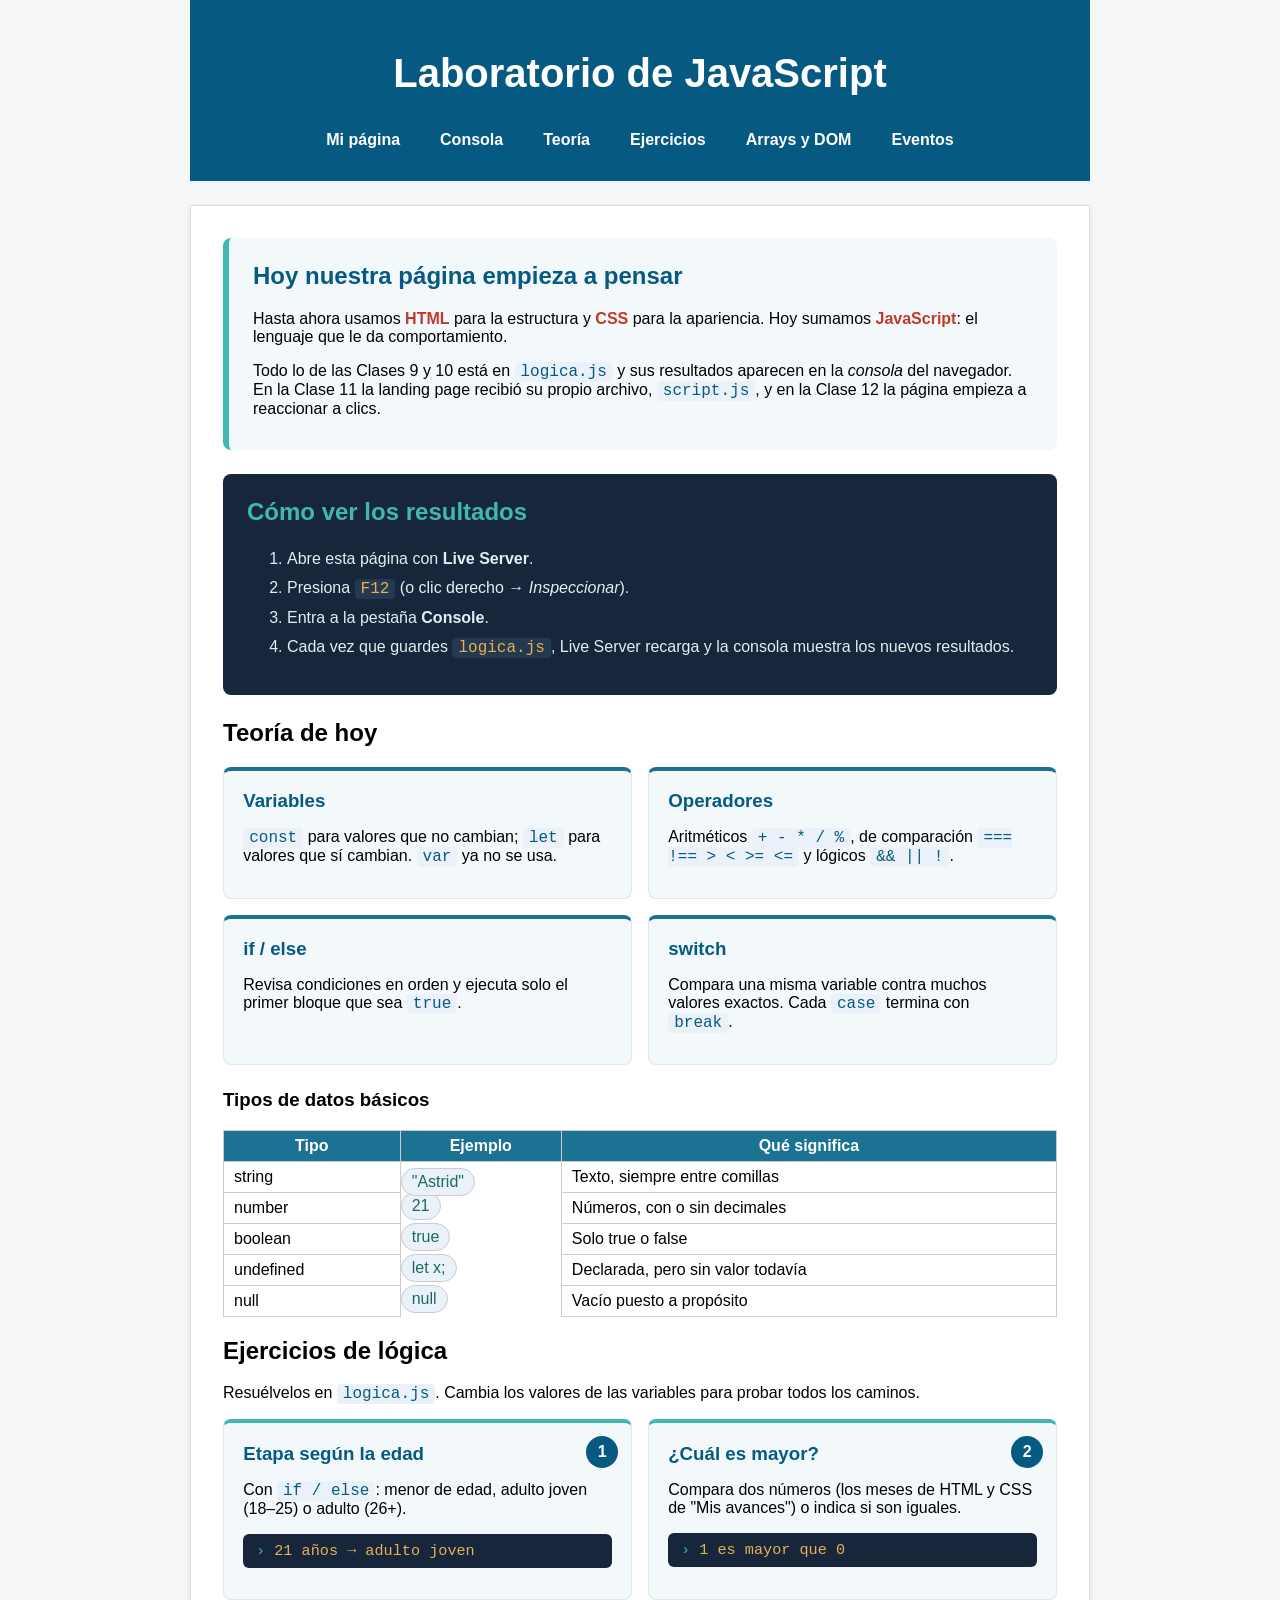
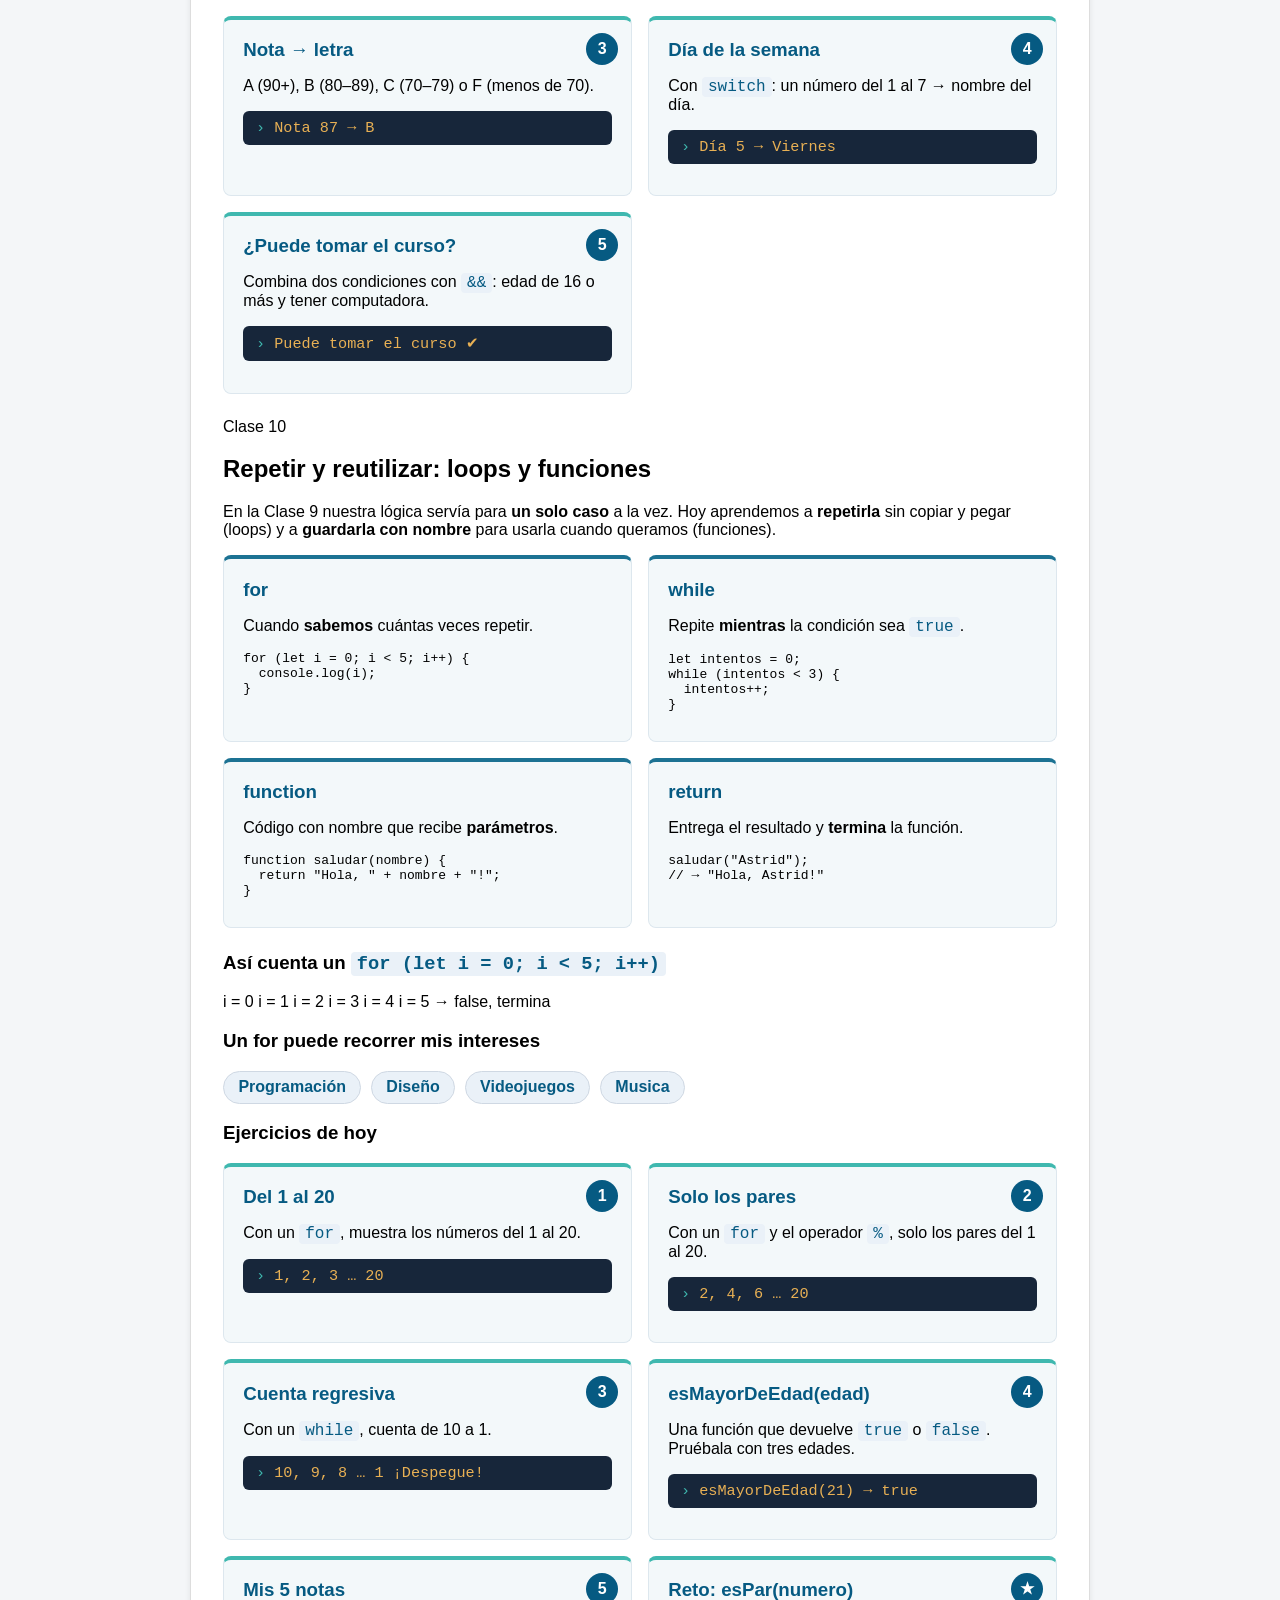
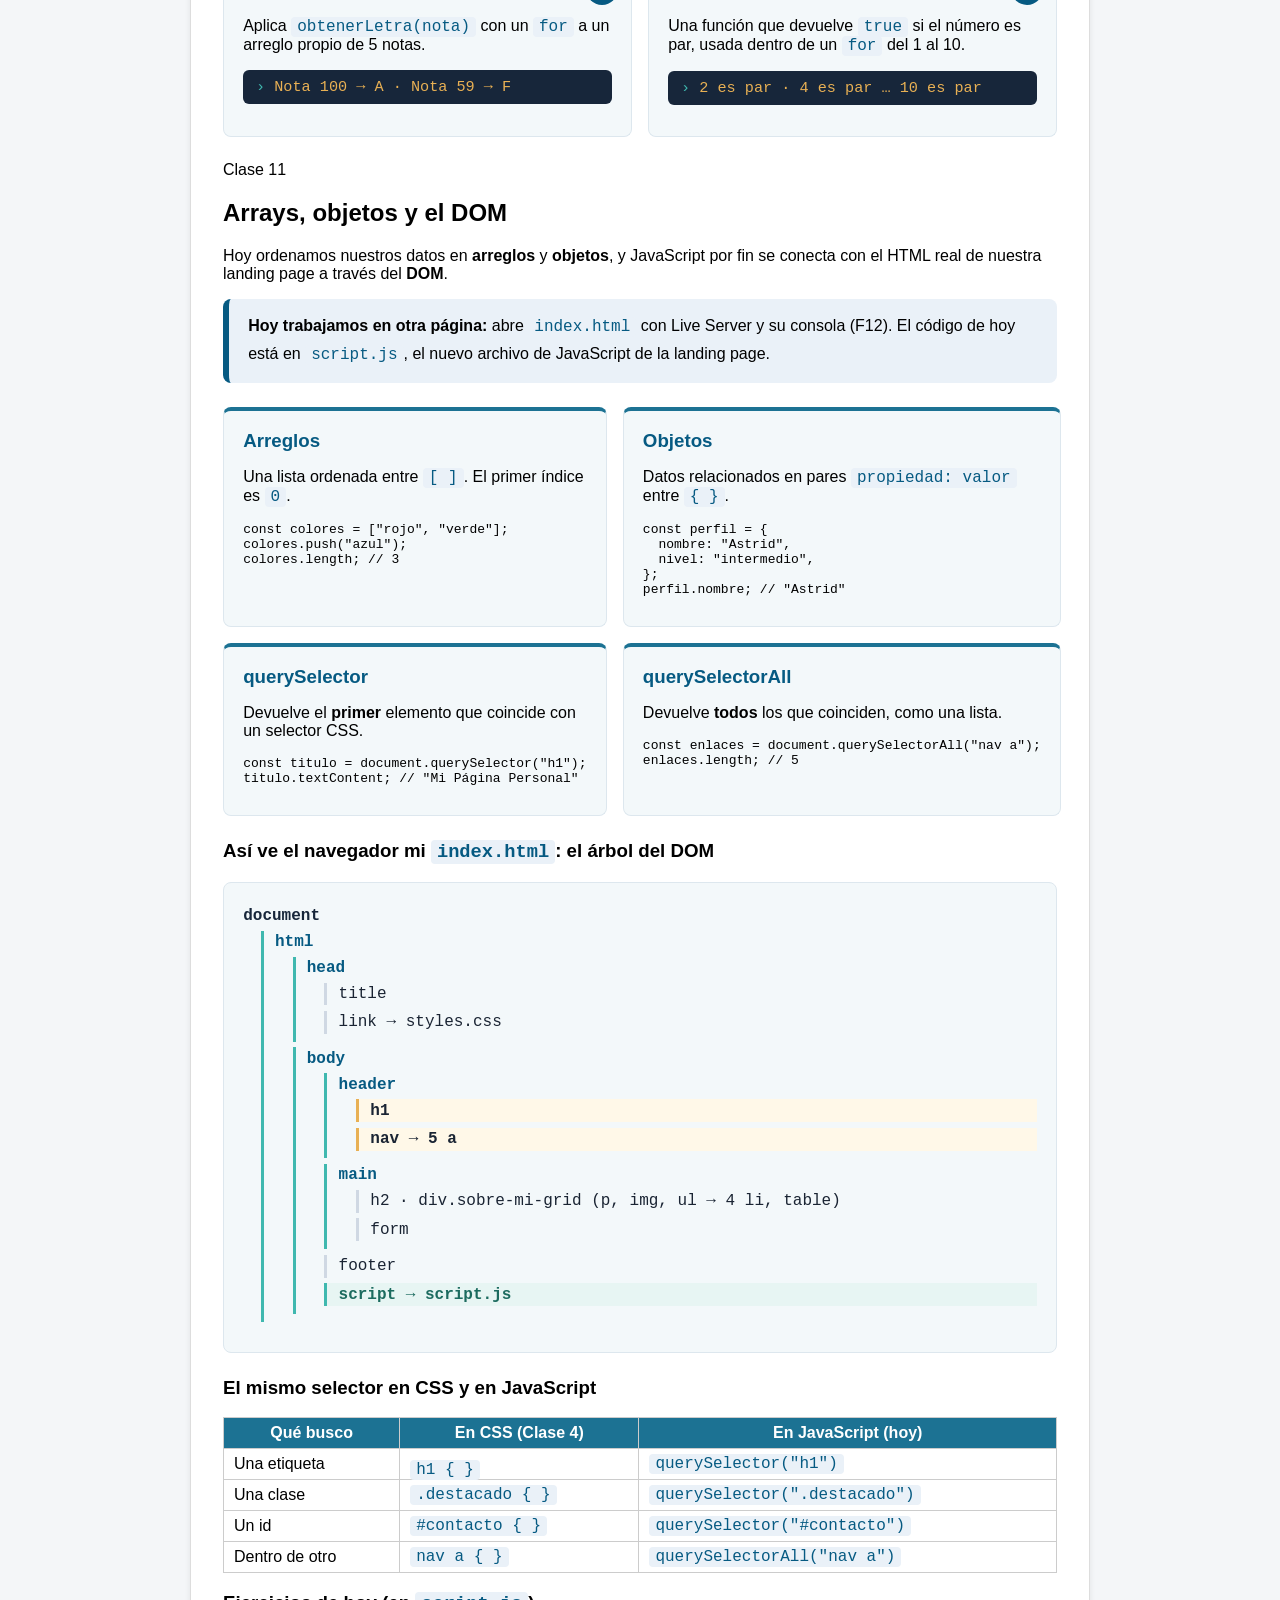
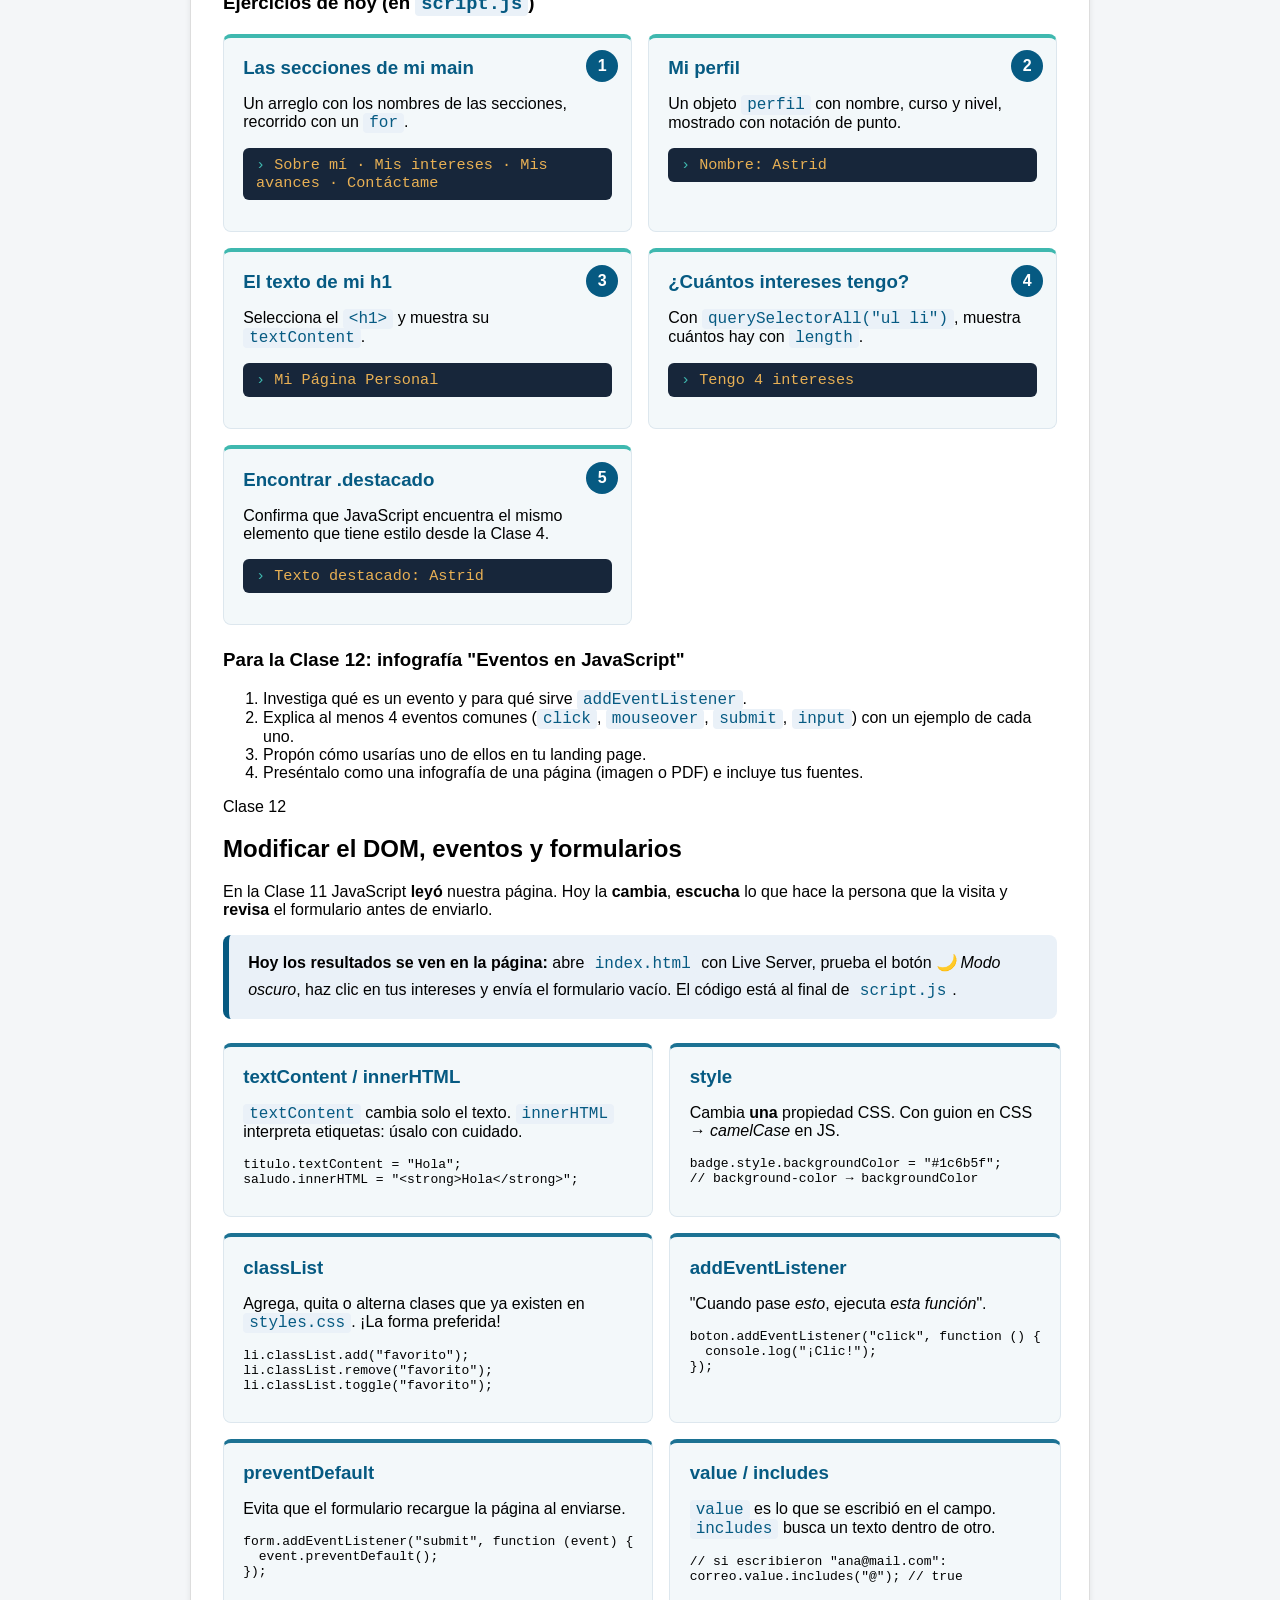
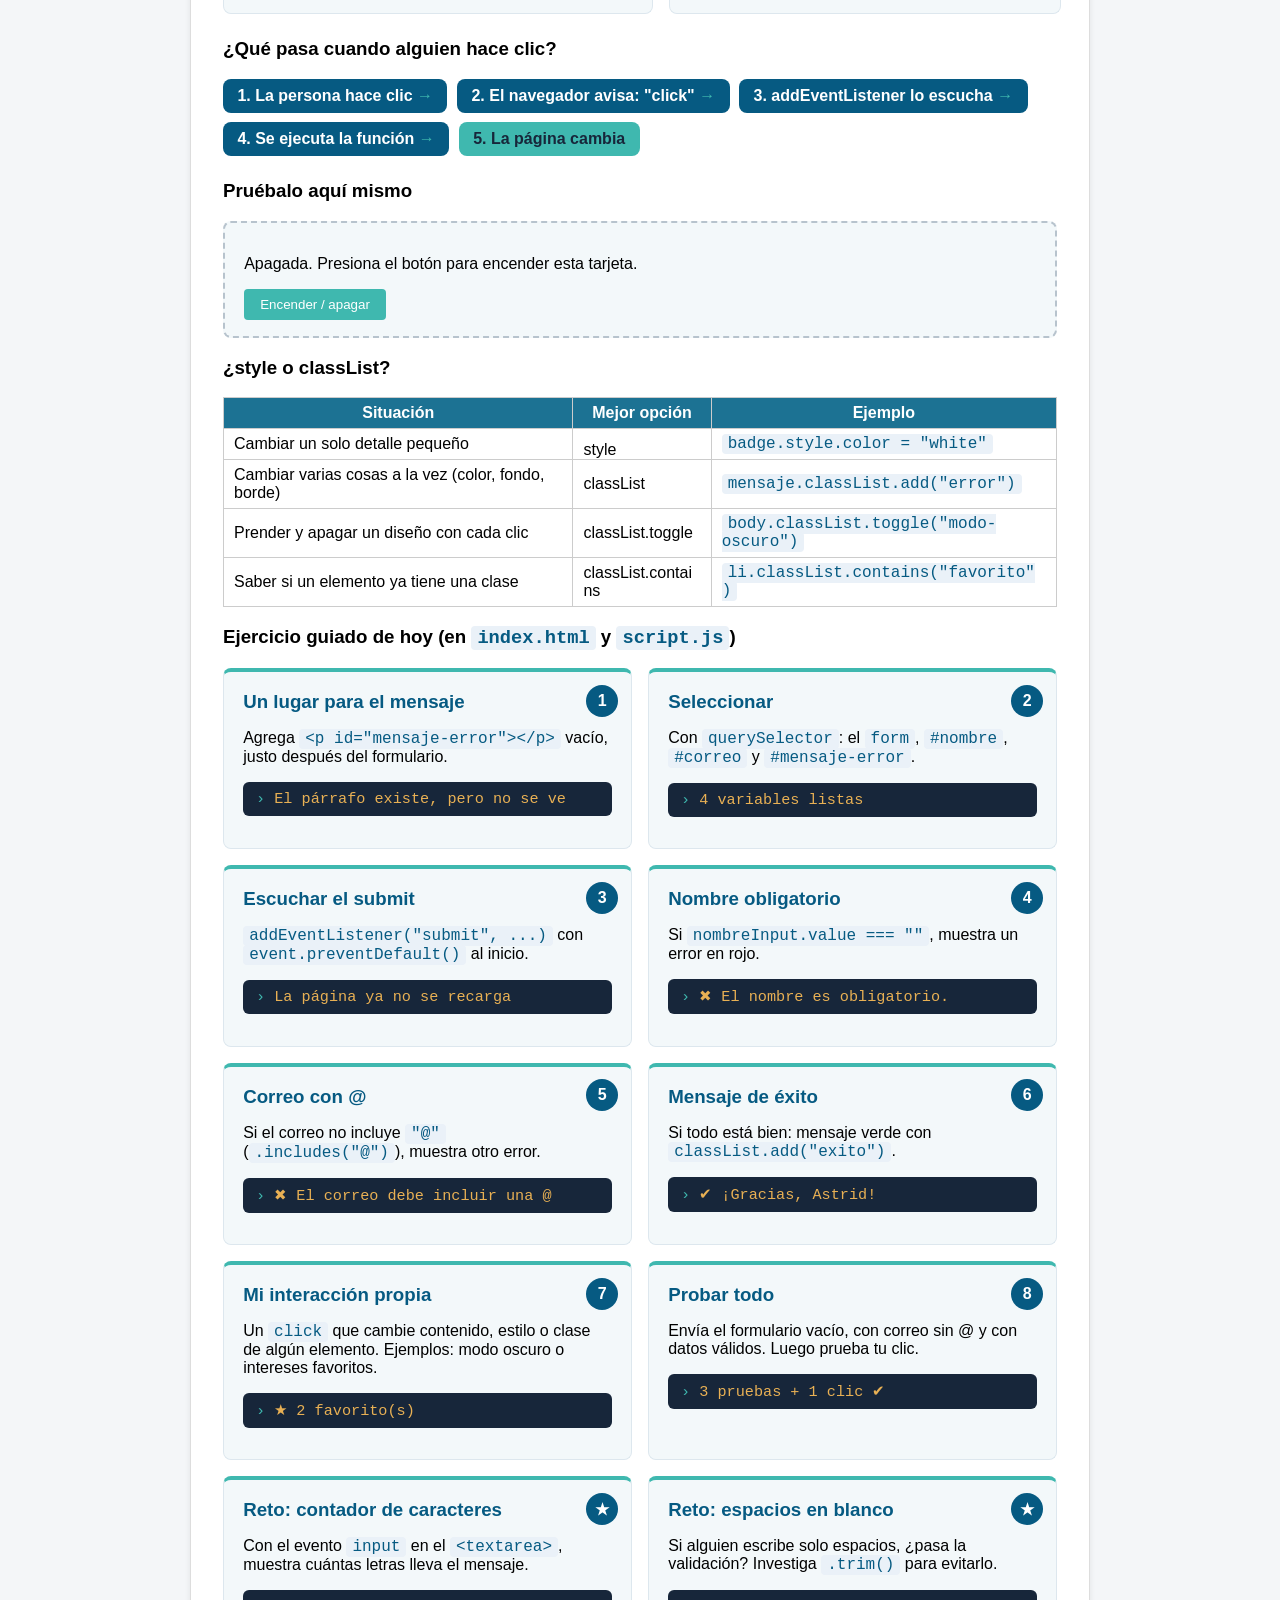
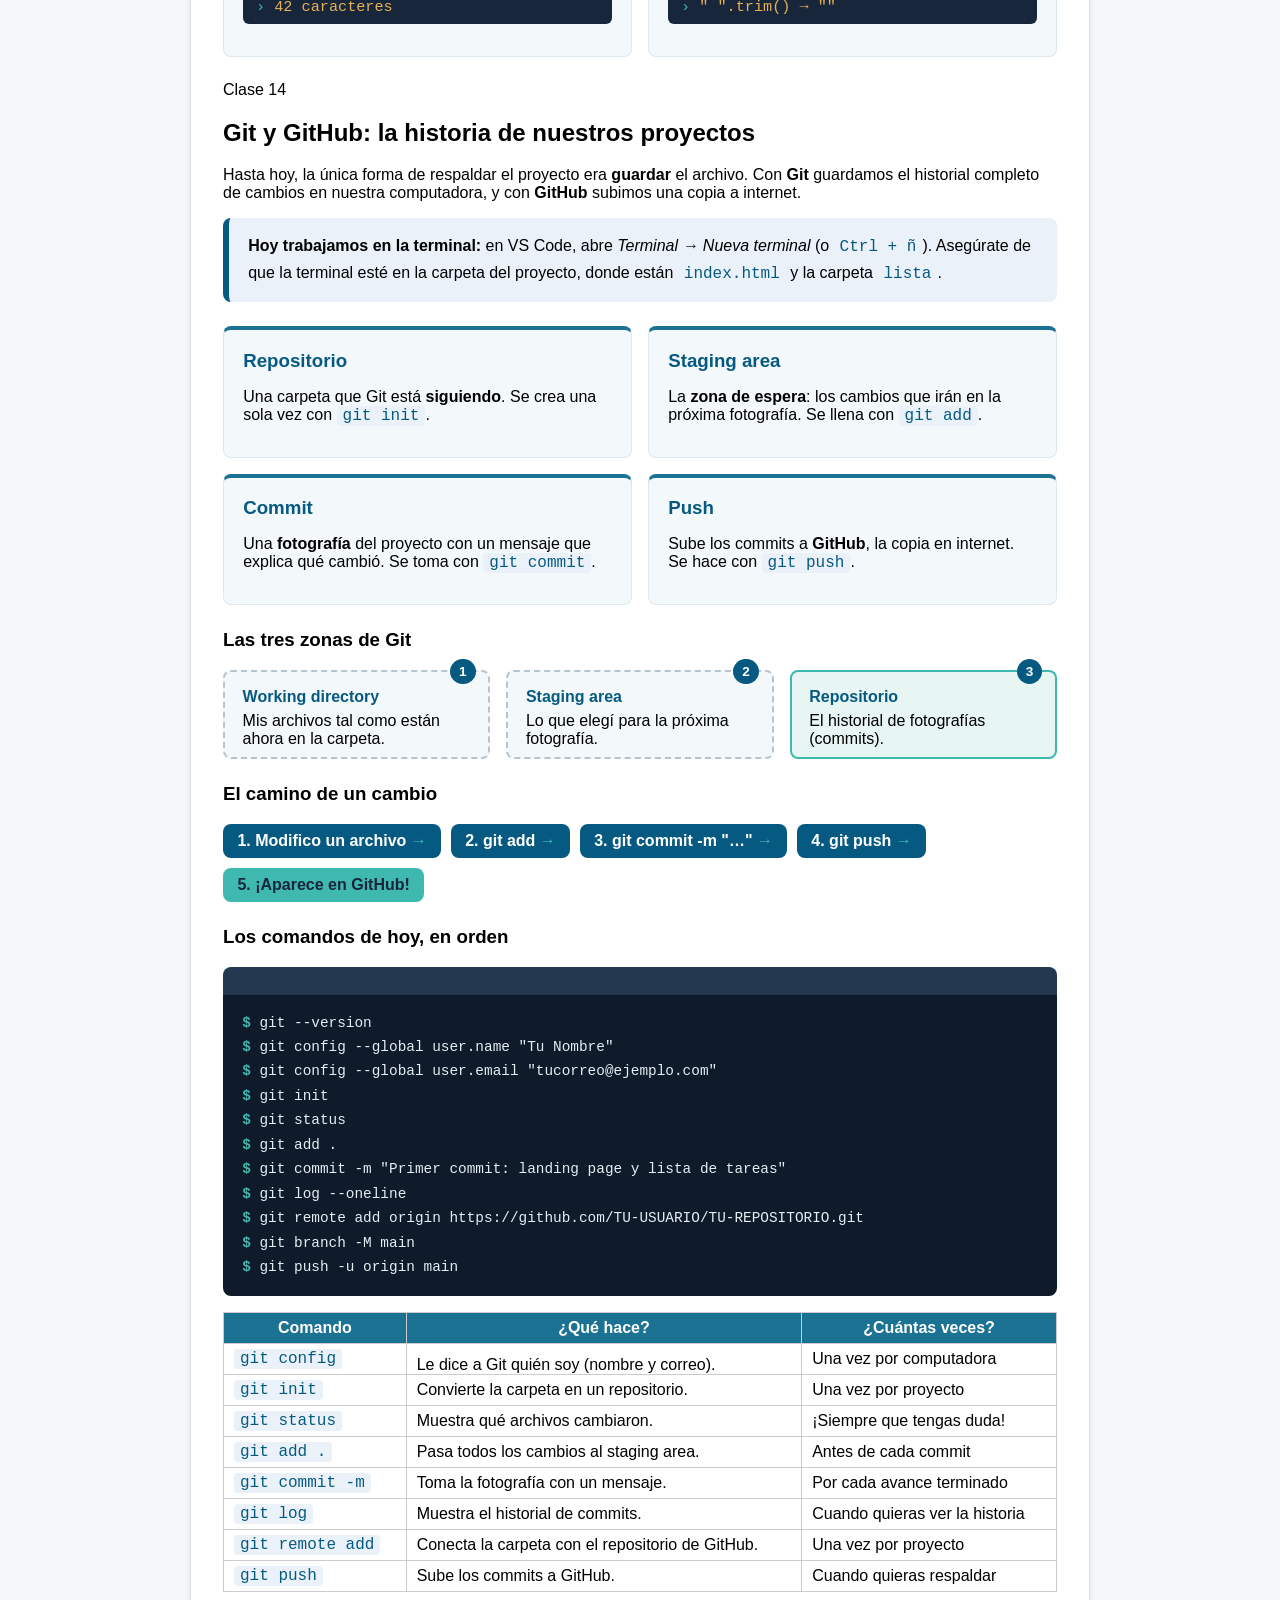
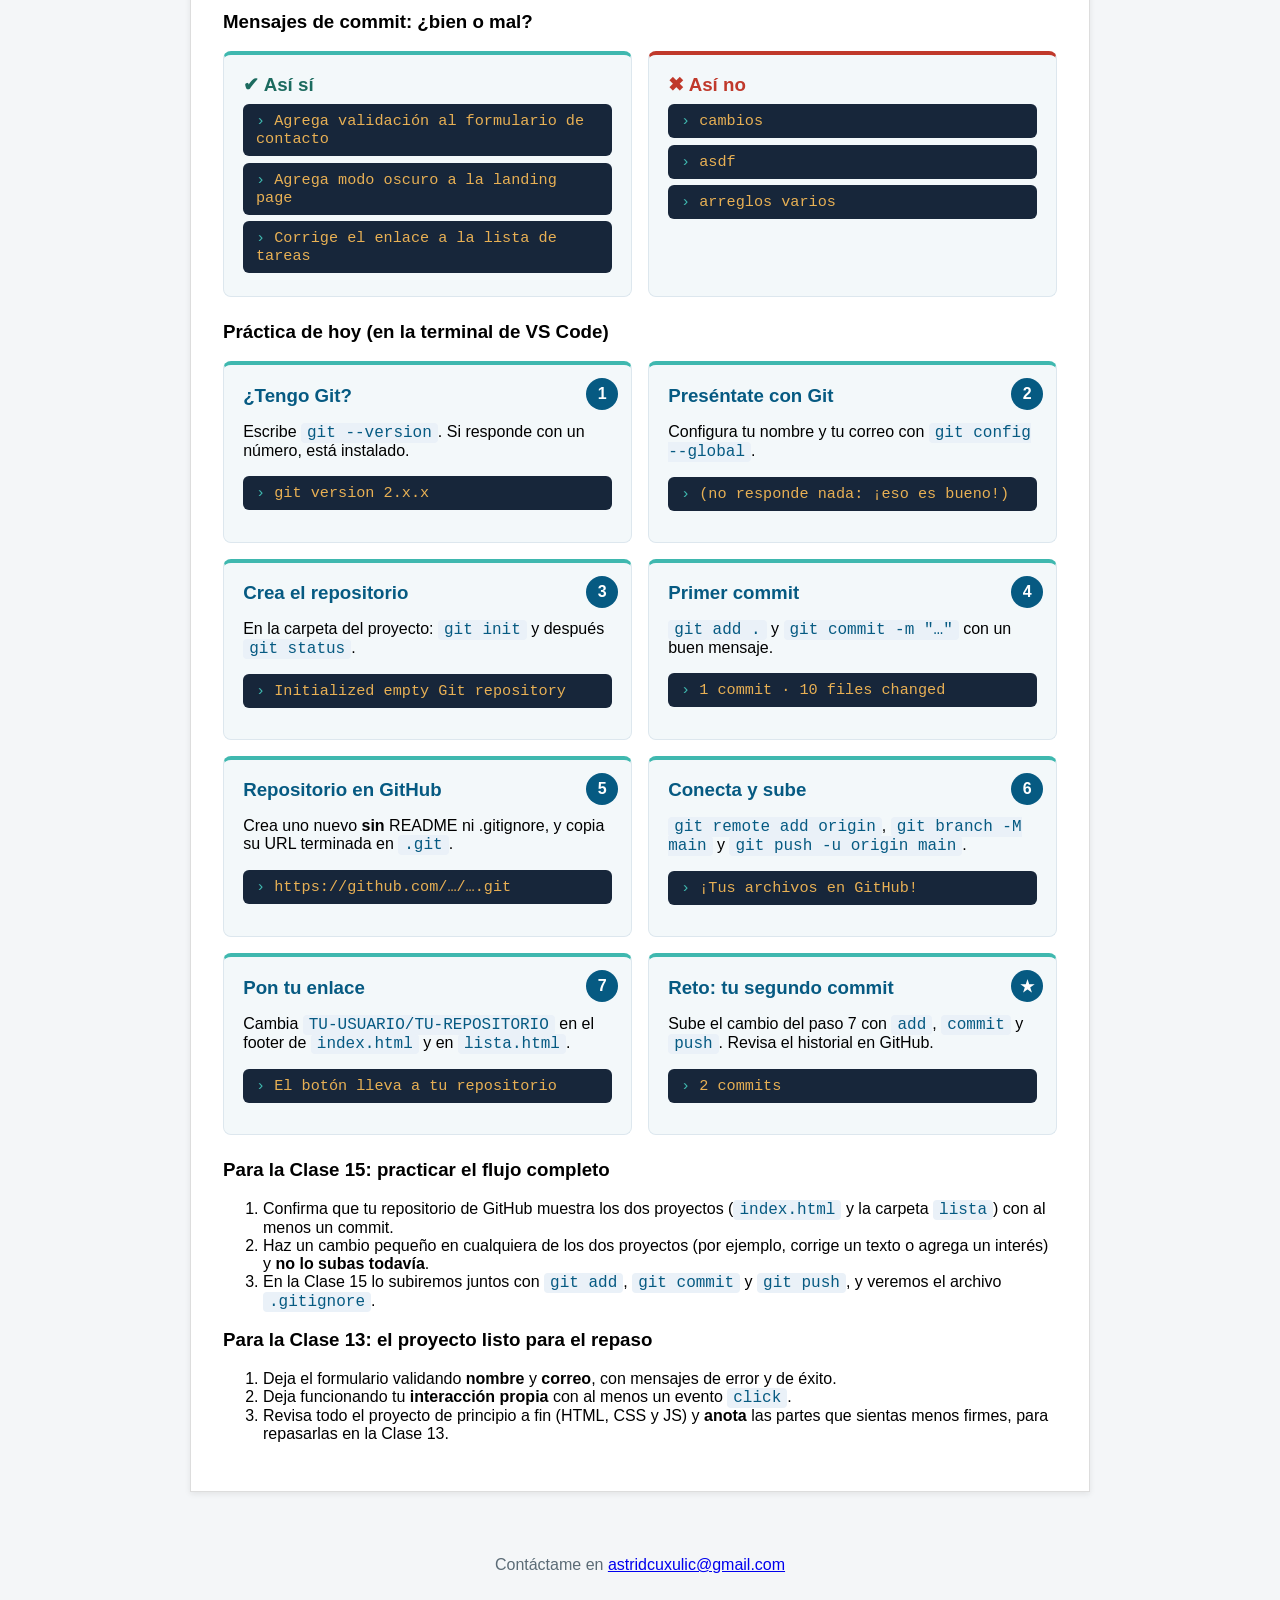
==== commit 7b0caa02: "Agregamos enlace de repositorio a index  y agregamos clase 14 a labortorioJS" ====
--- a/practica_js.html
+++ b/practica_js.html
@@ -1,5 +1,7 @@
+Reemplazar practica-js
+
 <!DOCTYPE html>
-<html lang="en">
+<html lang="es">
 <head>
     <meta charset="UTF-8">
     <title>Laboratorio de JavaScript - Mi Página Personal</title>
@@ -9,22 +11,28 @@
     <header>
         <h1>Laboratorio de JavaScript</h1>
         <nav>
-            <a href="index.html">Mi Página</a>
+            <a href="index.html">Mi página</a>
             <a href="#consola">Consola</a>
-            <a href="#teoria">Teoria</a>
-            <a href="#ejercicio">Ejercicio</a>
+            <a href="#teoria">Teoría</a>
+            <a href="#ejercicios">Ejercicios</a>
+            <!-- CAMBIO DE HOY (Clase 12): enlaces directos a las secciones nuevas. -->
+            <a href="#clase11">Arrays y DOM</a>
+            <a href="#clase12">Eventos</a>
         </nav>
     </header>
-    
+
     <main>
         <section class="lab-intro">
             <h2>Hoy nuestra página empieza a pensar</h2>
-            <p>Hasta ahora usamos <strong class="destacado">HTML</strong>para la estrutura y
-            <strong class="destacado">CSS</strong>para la apariencia. Hoy sumamos
+            <p>Hasta ahora usamos <strong class="destacado">HTML</strong> para la estructura y
+            <strong class="destacado">CSS</strong> para la apariencia. Hoy sumamos
             <strong class="destacado">JavaScript</strong>: el lenguaje que le da comportamiento.</p>
-            <p>Todo lo que escribimos hoy está en <code>logica.js</code> y sus resultados aparece en
-            <em>consola</em> del navegador no de la pagina. En la clase 10 lo conectaremos al
-        <code>index.html</code>. </p>
+            <!-- CAMBIO DE HOY (Clase 12): corregimos este texto. Decía "En la clase
+                 10lo conectaremos" (faltaba un espacio y la clase correcta
+                 era la 11), y faltaban espacios después de </strong>. -->
+            <p>Todo lo de las Clases 9 y 10 está en <code>logica.js</code> y sus resultados aparecen en la
+            <em>consola</em> del navegador. En la Clase 11 la landing page recibió su propio archivo,
+            <code>script.js</code>, y en la Clase 12 la página empieza a reaccionar a clics.</p>
         </section>
 
         <section id="consola" class="consola-tip">
@@ -70,7 +78,7 @@
             </tr>
           </thead>
           <tbody>
-            <tr><td>string</td><td>"Gudiel"</td><td>Texto, siempre entre comillas</td></tr>
+            <tr><td>string</td><td>"Astrid"</td><td>Texto, siempre entre comillas</td></tr>
             <tr><td>number</td><td>21</td><td>Números, con o sin decimales</td></tr>
             <tr><td>boolean</td><td>true</td><td>Solo true o false</td></tr>
             <tr><td>undefined</td><td>let x;</td><td>Declarada, pero sin valor todavía</td></tr>
@@ -121,8 +129,8 @@
         <p>En la Clase 9 nuestra lógica servía para <strong>un solo caso</strong> a la vez.
            Hoy aprendemos a <strong>repetirla</strong> sin copiar y pegar (loops) y a
            <strong>guardarla con nombre</strong> para usarla cuando queramos (funciones).</p>
-
-        <!-- CAMBIO DE HOY (Clase 11): corregimos la sangría de los cuatro
+          
+                <!-- CAMBIO DE HOY (Clase 11): corregimos la sangría de los cuatro
              <pre> de abajo. Dentro de <pre> CADA espacio cuenta y se ve en
              la página; por eso sus líneas empiezan pegadas al margen
              izquierdo del archivo, aunque se vea raro en el editor. -->
@@ -155,8 +163,8 @@
           <article class="tarjeta-js">
             <h3>return</h3>
             <p>Entrega el resultado y <strong>termina</strong> la función.</p>
-<pre class="mini-codigo">saludar("Gudiel");
-// → "Hola, Gudiel!"</pre>
+<pre class="mini-codigo">saludar("Astrid");
+// → "Hola, Astrid!"</pre>
           </article>
         </div>
  
@@ -177,9 +185,9 @@
         <h3>Un for puede recorrer mis intereses</h3>
         <ul>
           <li>Programación</li>
-          <li>Análisis de Datos</li>
-          <li>Oratoria</li>
-          <li>Música</li>
+          <li>Diseño</li>
+          <li>Videojuegos</li>
+          <li>Musica</li>
         </ul>
  
         <h3>Ejercicios de hoy</h3>
@@ -259,10 +267,10 @@
             <h3>Objetos</h3>
             <p>Datos relacionados en pares <code>propiedad: valor</code> entre <code>{ }</code>.</p>
 <pre class="mini-codigo">const perfil = {
-  nombre: "Gudiel",
-  nivel: "Principiante",
+  nombre: "Astrid",
+  nivel: "intermedio",
 };
-perfil.nombre; // "Gudiel"</pre>
+perfil.nombre; // "Astrid"</pre>
           </article>
           <article class="tarjeta-js">
             <h3>querySelector</h3>
@@ -333,7 +341,7 @@
             <span class="num">2</span>
             <h3>Mi perfil</h3>
             <p>Un objeto <code>perfil</code> con nombre, curso y nivel, mostrado con notación de punto.</p>
-            <p class="salida">Nombre: Gudiel</p>
+            <p class="salida">Nombre: Astrid</p>
           </article>
           <article class="tarjeta-js ejercicio">
             <span class="num">3</span>
@@ -351,7 +359,7 @@
             <span class="num">5</span>
             <h3>Encontrar .destacado</h3>
             <p>Confirma que JavaScript encuentra el mismo elemento que tiene estilo desde la Clase 4.</p>
-            <p class="salida">Texto destacado: Gudiel</p>
+            <p class="salida">Texto destacado: Astrid</p>
           </article>
         </div>
  
@@ -366,10 +374,366 @@
           </ol>
         </div>
       </section>
+      <!-- ===================================================
+           CAMBIO DE HOY (Clase 12): sección NUEVA del laboratorio.
+           Todo lo que está entre este comentario y </main> es de hoy.
+           Reutiliza las clases de las Clases 9, 10 y 11 y suma unas
+           pocas nuevas al final de styles.css (sección CLASE 12):
+           .flujo y .demo-tarjeta.
+           =================================================== -->
+      <section id="clase12" class="clase-nueva">
+        <span class="etiqueta-clase">Clase 12</span>
+        <h2>Modificar el DOM, eventos y formularios</h2>
+        <p>En la Clase 11 JavaScript <strong>leyó</strong> nuestra página. Hoy la
+           <strong>cambia</strong>, <strong>escucha</strong> lo que hace la persona que la visita
+           y <strong>revisa</strong> el formulario antes de enviarlo.</p>
+
+        <div class="aviso-hoy">
+          <strong>Hoy los resultados se ven en la página:</strong> abre <code>index.html</code> con
+          Live Server, prueba el botón <em>🌙 Modo oscuro</em>, haz clic en tus intereses y envía el
+          formulario vacío. El código está al final de <code>script.js</code>.
+        </div>
+
+        <!-- Seis tarjetas con la teoría de hoy (mismo .lab-grid de siempre). -->
+        <div class="lab-grid">
+          <article class="tarjeta-js">
+            <h3>textContent / innerHTML</h3>
+            <p><code>textContent</code> cambia solo el texto. <code>innerHTML</code> interpreta etiquetas:
+               úsalo con cuidado.</p>
+<pre class="mini-codigo">titulo.textContent = "Hola";
+saludo.innerHTML = "&lt;strong&gt;Hola&lt;/strong&gt;";</pre>
+          </article>
+          <article class="tarjeta-js">
+            <h3>style</h3>
+            <p>Cambia <strong>una</strong> propiedad CSS. Con guion en CSS → <em>camelCase</em> en JS.</p>
+<pre class="mini-codigo">badge.style.backgroundColor = "#1c6b5f";
+// background-color → backgroundColor</pre>
+          </article>
+          <article class="tarjeta-js">
+            <h3>classList</h3>
+            <p>Agrega, quita o alterna clases que ya existen en <code>styles.css</code>. ¡La forma preferida!</p>
+<pre class="mini-codigo">li.classList.add("favorito");
+li.classList.remove("favorito");
+li.classList.toggle("favorito");</pre>
+          </article>
+          <article class="tarjeta-js">
+            <h3>addEventListener</h3>
+            <p>"Cuando pase <em>esto</em>, ejecuta <em>esta función</em>".</p>
+<pre class="mini-codigo">boton.addEventListener("click", function () {
+  console.log("¡Clic!");
+});</pre>
+          </article>
+          <article class="tarjeta-js">
+            <h3>preventDefault</h3>
+            <p>Evita que el formulario recargue la página al enviarse.</p>
+<pre class="mini-codigo">form.addEventListener("submit", function (event) {
+  event.preventDefault();
+});</pre>
+          </article>
+          <article class="tarjeta-js">
+            <h3>value / includes</h3>
+            <p><code>value</code> es lo que se escribió en el campo. <code>includes</code> busca un texto dentro de otro.</p>
+<pre class="mini-codigo">// si escribieron "ana@mail.com":
+correo.value.includes("@"); // true</pre>
+          </article>
+        </div>
+
+        <!-- El camino de un evento, paso a paso (.flujo: Flexbox). -->
+        <h3>¿Qué pasa cuando alguien hace clic?</h3>
+        <ol class="flujo">
+          <li>1. La persona hace clic</li>
+          <li>2. El navegador avisa: "click"</li>
+          <li>3. addEventListener lo escucha</li>
+          <li>4. Se ejecuta la función</li>
+          <li>5. La página cambia</li>
+        </ol>
+
+        <!-- Demo en vivo: el código está al final de logica.js. -->
+        <h3>Pruébalo aquí mismo</h3>
+        <div id="demo-tarjeta" class="demo-tarjeta">
+          <p id="demo-texto">Apagada. Presiona el botón para encender esta tarjeta.</p>
+          <button type="button" id="demo-boton">Encender / apagar</button>
+        </div>
+
+        <!-- Tabla con la clase de la Clase 11 para que la 2.ª columna no
+             se vea como "pastilla". -->
+        <h3>¿style o classList?</h3>
+        <table class="tabla-selectores">
+          <thead>
+            <tr><th>Situación</th><th>Mejor opción</th><th>Ejemplo</th></tr>
+          </thead>
+          <tbody>
+            <tr><td>Cambiar un solo detalle pequeño</td><td>style</td><td><code>badge.style.color = "white"</code></td></tr>
+            <tr><td>Cambiar varias cosas a la vez (color, fondo, borde)</td><td>classList</td><td><code>mensaje.classList.add("error")</code></td></tr>
+            <tr><td>Prender y apagar un diseño con cada clic</td><td>classList.toggle</td><td><code>body.classList.toggle("modo-oscuro")</code></td></tr>
+            <tr><td>Saber si un elemento ya tiene una clase</td><td>classList.contains</td><td><code>li.classList.contains("favorito")</code></td></tr>
+          </tbody>
+        </table>
+
+        <h3>Ejercicio guiado de hoy (en <code>index.html</code> y <code>script.js</code>)</h3>
+        <div class="lab-grid">
+          <article class="tarjeta-js ejercicio">
+            <span class="num">1</span>
+            <h3>Un lugar para el mensaje</h3>
+            <p>Agrega <code>&lt;p id="mensaje-error"&gt;&lt;/p&gt;</code> vacío, justo después del formulario.</p>
+            <p class="salida">El párrafo existe, pero no se ve</p>
+          </article>
+          <article class="tarjeta-js ejercicio">
+            <span class="num">2</span>
+            <h3>Seleccionar</h3>
+            <p>Con <code>querySelector</code>: el <code>form</code>, <code>#nombre</code>, <code>#correo</code> y <code>#mensaje-error</code>.</p>
+            <p class="salida">4 variables listas</p>
+          </article>
+          <article class="tarjeta-js ejercicio">
+            <span class="num">3</span>
+            <h3>Escuchar el submit</h3>
+            <p><code>addEventListener("submit", ...)</code> con <code>event.preventDefault()</code> al inicio.</p>
+            <p class="salida">La página ya no se recarga</p>
+          </article>
+          <article class="tarjeta-js ejercicio">
+            <span class="num">4</span>
+            <h3>Nombre obligatorio</h3>
+            <p>Si <code>nombreInput.value === ""</code>, muestra un error en rojo.</p>
+            <p class="salida">✖ El nombre es obligatorio.</p>
+          </article>
+          <article class="tarjeta-js ejercicio">
+            <span class="num">5</span>
+            <h3>Correo con @</h3>
+            <p>Si el correo no incluye <code>"@"</code> (<code>.includes("@")</code>), muestra otro error.</p>
+            <p class="salida">✖ El correo debe incluir una @</p>
+          </article>
+          <article class="tarjeta-js ejercicio">
+            <span class="num">6</span>
+            <h3>Mensaje de éxito</h3>
+            <p>Si todo está bien: mensaje verde con <code>classList.add("exito")</code>.</p>
+            <p class="salida">✔ ¡Gracias, Astrid!</p>
+          </article>
+          <article class="tarjeta-js ejercicio">
+            <span class="num">7</span>
+            <h3>Mi interacción propia</h3>
+            <p>Un <code>click</code> que cambie contenido, estilo o clase de algún elemento. Ejemplos: modo oscuro o intereses favoritos.</p>
+            <p class="salida">★ 2 favorito(s)</p>
+          </article>
+          <article class="tarjeta-js ejercicio">
+            <span class="num">8</span>
+            <h3>Probar todo</h3>
+            <p>Envía el formulario vacío, con correo sin @ y con datos válidos. Luego prueba tu clic.</p>
+            <p class="salida">3 pruebas + 1 clic ✔</p>
+          </article>
+          <article class="tarjeta-js ejercicio reto">
+            <span class="num">★</span>
+            <h3>Reto: contador de caracteres</h3>
+            <p>Con el evento <code>input</code> en el <code>&lt;textarea&gt;</code>, muestra cuántas letras lleva el mensaje.</p>
+            <p class="salida">42 caracteres</p>
+          </article>
+          <article class="tarjeta-js ejercicio reto">
+            <span class="num">★</span>
+            <h3>Reto: espacios en blanco</h3>
+            <p>Si alguien escribe solo espacios, ¿pasa la validación? Investiga <code>.trim()</code> para evitarlo.</p>
+            <p class="salida">"   ".trim() → ""</p>
+          </article>
+        </div>
+
+        <!-- ===================================================
+           CAMBIO DE HOY (Clase 14): sección NUEVA del laboratorio.
+           Es una "hoja de ayuda" para tener abierta mientras usamos la
+           terminal: los comandos de hoy, el camino de un cambio y cómo
+           escribir buenos mensajes de commit.
+           Reutiliza las clases de siempre (.clase-nueva, .lab-grid,
+           .tarjeta-js, .mini-codigo, .flujo, .tabla-selectores,
+           .ejercicio, .tarea-clase) y suma pocas nuevas al final de
+           styles.css (sección CLASE 14): .zonas-git, .zona, .terminal,
+           .commit-bien y .commit-mal.
+           =================================================== -->
+      <section id="clase14" class="clase-nueva">
+        <span class="etiqueta-clase">Clase 14</span>
+        <h2>Git y GitHub: la historia de nuestros proyectos</h2>
+        <p>Hasta hoy, la única forma de respaldar el proyecto era <strong>guardar</strong> el archivo.
+           Con <strong>Git</strong> guardamos el historial completo de cambios en nuestra computadora,
+           y con <strong>GitHub</strong> subimos una copia a internet.</p>
+ 
+        <div class="aviso-hoy">
+          <strong>Hoy trabajamos en la terminal:</strong> en VS Code, abre
+          <em>Terminal → Nueva terminal</em> (o <code>Ctrl + ñ</code>). Asegúrate de que la terminal esté
+          en la carpeta del proyecto, donde están <code>index.html</code> y la carpeta <code>lista</code>.
+        </div>
+ 
+        <!-- Cuatro conceptos clave, en el mismo .lab-grid de siempre. -->
+        <div class="lab-grid">
+          <article class="tarjeta-js">
+            <h3>Repositorio</h3>
+            <p>Una carpeta que Git está <strong>siguiendo</strong>. Se crea una sola vez con <code>git init</code>.</p>
+          </article>
+          <article class="tarjeta-js">
+            <h3>Staging area</h3>
+            <p>La <strong>zona de espera</strong>: los cambios que irán en la próxima fotografía. Se llena con <code>git add</code>.</p>
+          </article>
+          <article class="tarjeta-js">
+            <h3>Commit</h3>
+            <p>Una <strong>fotografía</strong> del proyecto con un mensaje que explica qué cambió. Se toma con <code>git commit</code>.</p>
+          </article>
+          <article class="tarjeta-js">
+            <h3>Push</h3>
+            <p>Sube los commits a <strong>GitHub</strong>, la copia en internet. Se hace con <code>git push</code>.</p>
+          </article>
+        </div>
+ 
+        <!-- Las tres zonas de Git, dibujadas como tres cajas (Grid). -->
+        <h3>Las tres zonas de Git</h3>
+        <div class="zonas-git">
+          <div class="zona">
+            <span class="zona-num">1</span>
+            <strong>Working directory</strong>
+            <p>Mis archivos tal como están ahora en la carpeta.</p>
+          </div>
+          <div class="zona">
+            <span class="zona-num">2</span>
+            <strong>Staging area</strong>
+            <p>Lo que elegí para la próxima fotografía.</p>
+          </div>
+          <div class="zona">
+            <span class="zona-num">3</span>
+            <strong>Repositorio</strong>
+            <p>El historial de fotografías (commits).</p>
+          </div>
+        </div>
+ 
+        <!-- El camino de un cambio: reutiliza .flujo de la Clase 12. -->
+        <h3>El camino de un cambio</h3>
+        <ol class="flujo">
+          <li>1. Modifico un archivo</li>
+          <li>2. git add</li>
+          <li>3. git commit -m "…"</li>
+          <li>4. git push</li>
+          <li>5. ¡Aparece en GitHub!</li>
+        </ol>
+ 
+        <!-- La terminal de hoy, con los comandos en orden. -->
+        <h3>Los comandos de hoy, en orden</h3>
+<pre class="terminal"><span class="prompt">$</span> git --version
+<span class="prompt">$</span> git config --global user.name "Tu Nombre"
+<span class="prompt">$</span> git config --global user.email "tucorreo@ejemplo.com"
+<span class="prompt">$</span> git init
+<span class="prompt">$</span> git status
+<span class="prompt">$</span> git add .
+<span class="prompt">$</span> git commit -m "Primer commit: landing page y lista de tareas"
+<span class="prompt">$</span> git log --oneline
+<span class="prompt">$</span> git remote add origin https://github.com/TU-USUARIO/TU-REPOSITORIO.git
+<span class="prompt">$</span> git branch -M main
+<span class="prompt">$</span> git push -u origin main</pre>
+ 
+        <!-- Tabla de comandos (misma clase de la Clase 11 para que la
+             2.ª columna no se vea como pastilla). -->
+        <table class="tabla-selectores">
+          <thead>
+            <tr><th>Comando</th><th>¿Qué hace?</th><th>¿Cuántas veces?</th></tr>
+          </thead>
+          <tbody>
+            <tr><td><code>git config</code></td><td>Le dice a Git quién soy (nombre y correo).</td><td>Una vez por computadora</td></tr>
+            <tr><td><code>git init</code></td><td>Convierte la carpeta en un repositorio.</td><td>Una vez por proyecto</td></tr>
+            <tr><td><code>git status</code></td><td>Muestra qué archivos cambiaron.</td><td>¡Siempre que tengas duda!</td></tr>
+            <tr><td><code>git add .</code></td><td>Pasa todos los cambios al staging area.</td><td>Antes de cada commit</td></tr>
+            <tr><td><code>git commit -m</code></td><td>Toma la fotografía con un mensaje.</td><td>Por cada avance terminado</td></tr>
+            <tr><td><code>git log</code></td><td>Muestra el historial de commits.</td><td>Cuando quieras ver la historia</td></tr>
+            <tr><td><code>git remote add</code></td><td>Conecta la carpeta con el repositorio de GitHub.</td><td>Una vez por proyecto</td></tr>
+            <tr><td><code>git push</code></td><td>Sube los commits a GitHub.</td><td>Cuando quieras respaldar</td></tr>
+          </tbody>
+        </table>
+ 
+        <!-- Mensajes de commit: bien vs. mal (borde verde o rojo). -->
+        <h3>Mensajes de commit: ¿bien o mal?</h3>
+        <div class="lab-grid">
+          <article class="tarjeta-js commit-bien">
+            <h3>✔ Así sí</h3>
+            <p class="salida">Agrega validación al formulario de contacto</p>
+            <p class="salida">Agrega modo oscuro a la landing page</p>
+            <p class="salida">Corrige el enlace a la lista de tareas</p>
+          </article>
+          <article class="tarjeta-js commit-mal">
+            <h3>✖ Así no</h3>
+            <p class="salida">cambios</p>
+            <p class="salida">asdf</p>
+            <p class="salida">arreglos varios</p>
+          </article>
+        </div>
+ 
+        <h3>Práctica de hoy (en la terminal de VS Code)</h3>
+        <div class="lab-grid">
+          <article class="tarjeta-js ejercicio">
+            <span class="num">1</span>
+            <h3>¿Tengo Git?</h3>
+            <p>Escribe <code>git --version</code>. Si responde con un número, está instalado.</p>
+            <p class="salida">git version 2.x.x</p>
+          </article>
+          <article class="tarjeta-js ejercicio">
+            <span class="num">2</span>
+            <h3>Preséntate con Git</h3>
+            <p>Configura tu nombre y tu correo con <code>git config --global</code>.</p>
+            <p class="salida">(no responde nada: ¡eso es bueno!)</p>
+          </article>
+          <article class="tarjeta-js ejercicio">
+            <span class="num">3</span>
+            <h3>Crea el repositorio</h3>
+            <p>En la carpeta del proyecto: <code>git init</code> y después <code>git status</code>.</p>
+            <p class="salida">Initialized empty Git repository</p>
+          </article>
+          <article class="tarjeta-js ejercicio">
+            <span class="num">4</span>
+            <h3>Primer commit</h3>
+            <p><code>git add .</code> y <code>git commit -m "…"</code> con un buen mensaje.</p>
+            <p class="salida">1 commit · 10 files changed</p>
+          </article>
+          <article class="tarjeta-js ejercicio">
+            <span class="num">5</span>
+            <h3>Repositorio en GitHub</h3>
+            <p>Crea uno nuevo <strong>sin</strong> README ni .gitignore, y copia su URL terminada en <code>.git</code>.</p>
+            <p class="salida">https://github.com/…/….git</p>
+          </article>
+          <article class="tarjeta-js ejercicio">
+            <span class="num">6</span>
+            <h3>Conecta y sube</h3>
+            <p><code>git remote add origin</code>, <code>git branch -M main</code> y <code>git push -u origin main</code>.</p>
+            <p class="salida">¡Tus archivos en GitHub!</p>
+          </article>
+          <article class="tarjeta-js ejercicio">
+            <span class="num">7</span>
+            <h3>Pon tu enlace</h3>
+            <p>Cambia <code>TU-USUARIO/TU-REPOSITORIO</code> en el footer de <code>index.html</code> y en <code>lista.html</code>.</p>
+            <p class="salida">El botón lleva a tu repositorio</p>
+          </article>
+          <article class="tarjeta-js ejercicio reto">
+            <span class="num">★</span>
+            <h3>Reto: tu segundo commit</h3>
+            <p>Sube el cambio del paso 7 con <code>add</code>, <code>commit</code> y <code>push</code>. Revisa el historial en GitHub.</p>
+            <p class="salida">2 commits</p>
+          </article>
+        </div>
+ 
+        <!-- Tarea para la Clase 15, con el recuadro dorado de siempre. -->
+        <div class="tarea-clase">
+          <h3>Para la Clase 15: practicar el flujo completo</h3>
+          <ol>
+            <li>Confirma que tu repositorio de GitHub muestra los dos proyectos (<code>index.html</code> y la carpeta <code>lista</code>) con al menos un commit.</li>
+            <li>Haz un cambio pequeño en cualquiera de los dos proyectos (por ejemplo, corrige un texto o agrega un interés) y <strong>no lo subas todavía</strong>.</li>
+            <li>En la Clase 15 lo subiremos juntos con <code>git add</code>, <code>git commit</code> y <code>git push</code>, y veremos el archivo <code>.gitignore</code>.</li>
+          </ol>
+        </div>
+      </section>
+
+        <!-- Tarea para la Clase 13, con el recuadro dorado de la Clase 10. -->
+        <div class="tarea-clase">
+          <h3>Para la Clase 13: el proyecto listo para el repaso</h3>
+          <ol>
+            <li>Deja el formulario validando <strong>nombre</strong> y <strong>correo</strong>, con mensajes de error y de éxito.</li>
+            <li>Deja funcionando tu <strong>interacción propia</strong> con al menos un evento <code>click</code>.</li>
+            <li>Revisa todo el proyecto de principio a fin (HTML, CSS y JS) y <strong>anota</strong> las partes que sientas menos firmes, para repasarlas en la Clase 13.</li>
+          </ol>
+        </div>
+      </section>
     </main>
  
     <footer>
-      <p>Contáctame en <a href="mailto:astridcuxulic@gmail.com">micorreo@hotmail.com</a></p>
+      <p>Contáctame en <a href="mailto:astridcuxulic@gmail.com">astridcuxulic@gmail.com</a></p>
     </footer>
  
     <!-- CAMBIO DE HOY (Clase 9): así se conecta JavaScript a una página.
--- a/styles.css
+++ b/styles.css
@@ -961,4 +961,169 @@
     background-color: #e7f5f3;
     border: 2px solid #3fb8af;
     transform: scale(1.02);
+}
+
+/* ===================================================
+   CLASE 14: GIT Y GITHUB
+   Hoy casi todo pasa en la terminal, no en la página. Aquí
+   solo hay estilos para:
+   - el botón "Ver el código en GitHub" del footer (index.html);
+   - la sección nueva del laboratorio (practica-js.html,
+     id="clase14").
+   =================================================== */
+ 
+/* CAMBIO DE HOY (Clase 14): botón del footer que lleva al repositorio.
+   Es un <a> con forma de botón: inline-flex (Clase 6) para alinear el
+   ícono y el texto, padding y bordes redondeados (Clase 5), y una
+   transición al pasar el cursor (Clase 8). */
+.enlace-github {
+  display: inline-flex;
+  align-items: center;
+  gap: 0.5rem;
+  background-color: #17263a;
+  color: white;
+  text-decoration: none;
+  font-weight: bold;
+  padding: 0.6rem 1.2rem;
+  border-radius: 999px;
+  border: 2px solid #3fb8af;
+  transition: background-color 0.3s ease, transform 0.2s ease;
+}
+ 
+.enlace-github:hover {
+  background-color: #3fb8af;
+  color: #17263a;
+  transform: translateY(-2px);
+}
+ 
+/* El símbolo ⎇ es el ícono clásico de las "ramas" de Git. */
+.icono-git {
+  font-size: 1.2rem;
+  color: #e8b054;
+}
+ 
+.enlace-github:hover .icono-git {
+  color: #17263a;
+}
+ 
+/* En modo oscuro (Clase 12), el footer cambia el color de TODOS sus
+   enlaces a turquesa; aquí mantenemos el botón con letras blancas. */
+body.modo-oscuro footer a.enlace-github {
+  color: white;
+}
+ 
+body.modo-oscuro footer a.enlace-github:hover {
+  color: #17263a;
+}
+ 
+/* ---------- Laboratorio (practica-js.html, id="clase14") ---------- */
+ 
+/* CAMBIO DE HOY (Clase 14): las tres zonas de Git, como tres cajas en
+   Grid (Clase 7). En el celular van una debajo de otra; desde 768px, en
+   una fila de tres columnas iguales. */
+.zonas-git {
+  display: grid;
+  grid-template-columns: 1fr;
+  gap: 1rem;
+  margin: 0.8rem 0 1.5rem;
+}
+ 
+@media (min-width: 768px) {
+  .zonas-git {
+    grid-template-columns: 1fr 1fr 1fr;
+  }
+}
+ 
+.zona {
+  position: relative;          /* para el número en la esquina (Clase 6) */
+  background-color: #f3f8fa;
+  border: 2px dashed #b7c3cd;
+  border-radius: 8px;
+  padding: 1rem 1.1rem 0.6rem;
+}
+ 
+/* La última zona (el repositorio) va con borde sólido: es lo que ya
+   quedó guardado de verdad. */
+.zona:last-child {
+  border: 2px solid #3fb8af;
+  background-color: #e7f5f3;
+}
+ 
+.zona strong {
+  color: #065a82;
+}
+ 
+.zona p {
+  margin: 0.4rem 0 0;
+}
+ 
+.zona-num {
+  position: absolute;
+  top: -0.8rem;
+  right: 0.8rem;
+  width: 1.6rem;
+  height: 1.6rem;
+  border-radius: 50%;
+  background-color: #065a82;
+  color: white;
+  font-weight: bold;
+  font-size: 0.85rem;
+  display: flex;
+  align-items: center;
+  justify-content: center;
+}
+ 
+/* CAMBIO DE HOY (Clase 14): un bloque que imita la terminal. Es un <pre>
+   (respeta los espacios y los saltos de línea, Clase 10) con fondo casi
+   negro. overflow-x: auto agrega una barra si un comando no cabe en el
+   celular, en vez de desbordar la página. */
+.terminal {
+  font-family: "Courier New", monospace;
+  background-color: #0f1b2b;
+  color: #e3eef2;
+  padding: 1rem 1.2rem;
+  border-radius: 8px;
+  line-height: 1.7;
+  font-size: 0.9rem;
+  overflow-x: auto;
+  border-top: 28px solid #24384f;   /* la "barra de título" de la ventana */
+}
+ 
+/* CAMBIO DE HOY (Clase 14): el mismo detalle de Grid de la Clase 10, ahora
+   en el <main>. El body es un Grid (Clase 7) y, por defecto, un elemento
+   del grid NO se encoge más que su contenido más ancho. El comando más
+   largo de la terminal empujaba al main y, en el celular, toda la página
+   quedaba más ancha que la pantalla. min-width: 0 le permite encogerse, y
+   así el overflow-x: auto de .terminal hace su trabajo. */
+main {
+  min-width: 0;
+}
+ 
+.terminal .prompt {
+  color: #3fb8af;
+  font-weight: bold;
+  user-select: none;   /* al copiar un comando, el $ no se copia */
+}
+ 
+/* CAMBIO DE HOY (Clase 14): tarjetas de mensajes de commit buenos y
+   malos. Reutilizan .tarjeta-js y solo cambian el color del borde. */
+.commit-bien {
+  border-top-color: #3fb8af;
+}
+ 
+.commit-bien h3 {
+  color: #1c6b5f;
+}
+ 
+.commit-mal {
+  border-top-color: #c0392b;
+}
+ 
+.commit-mal h3 {
+  color: #c0392b;
+}
+ 
+.commit-bien .salida,
+.commit-mal .salida {
+  margin: 0.4rem 0;
 }
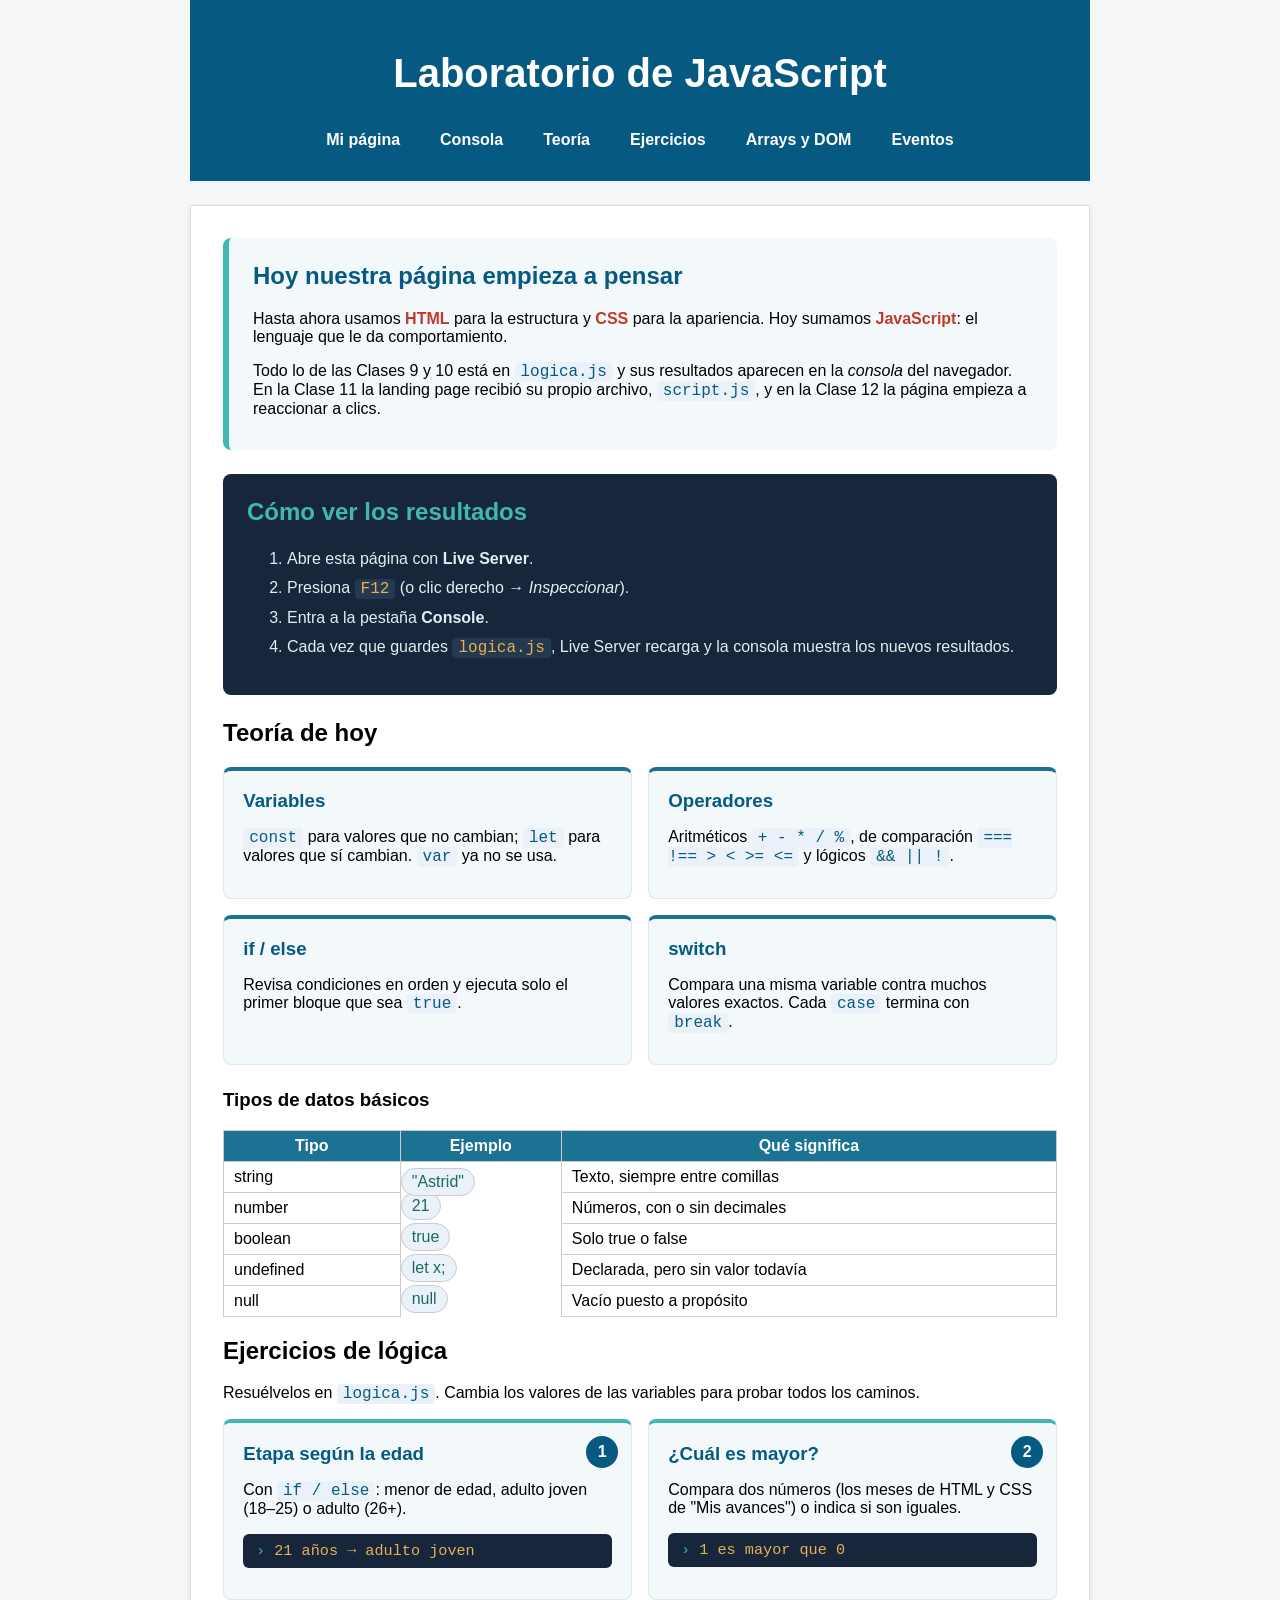
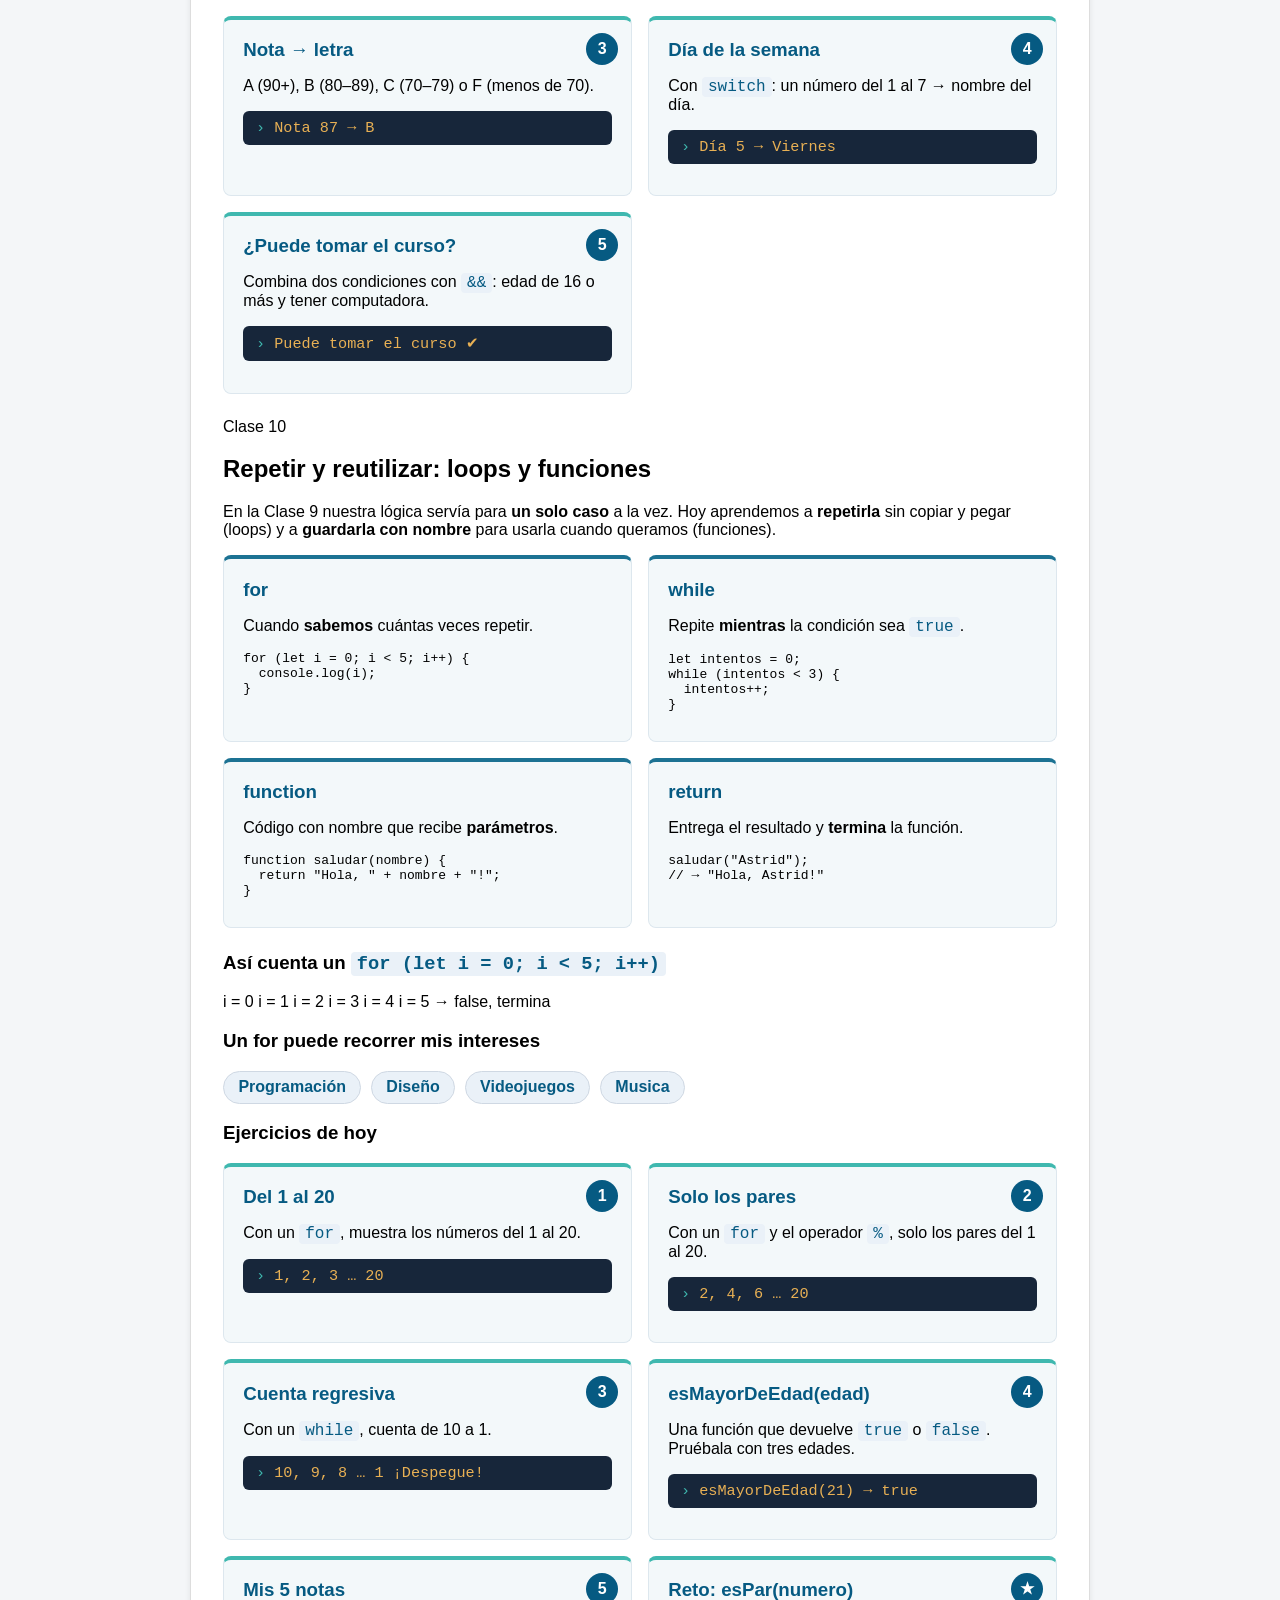
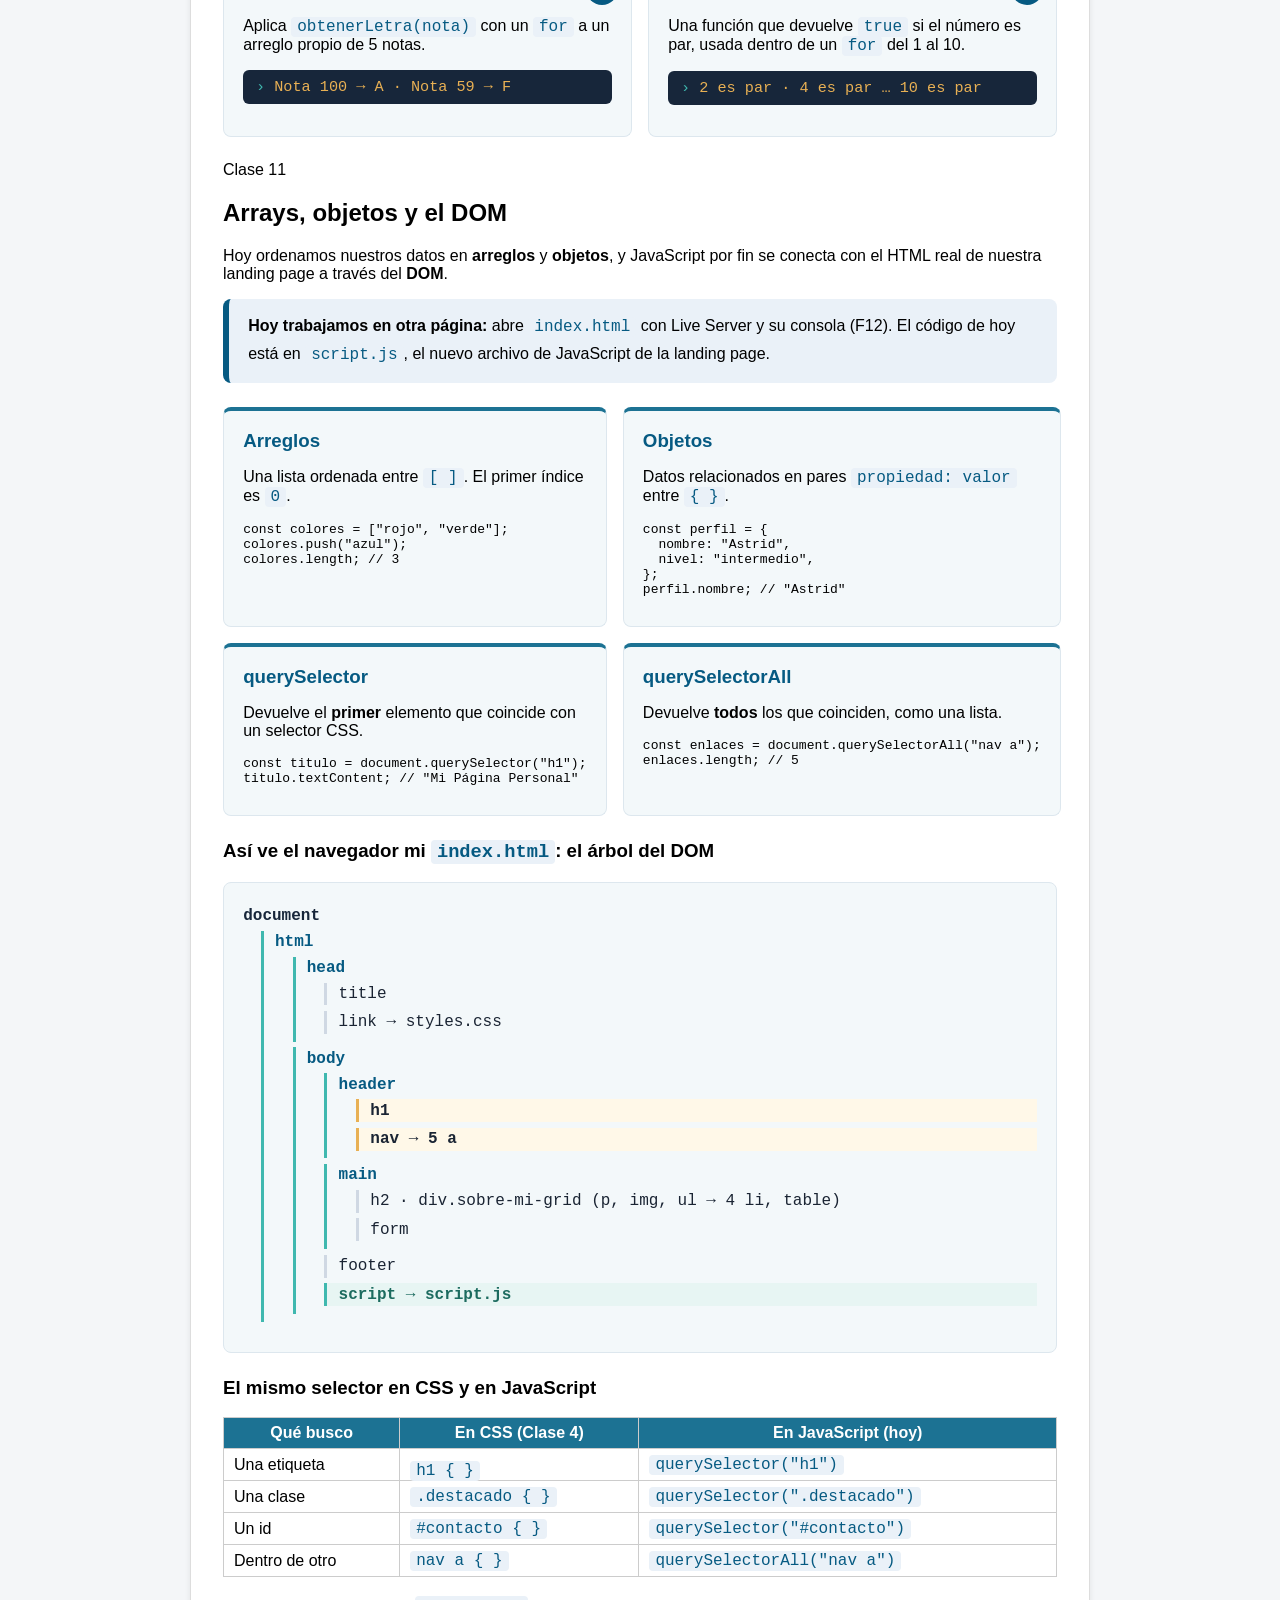
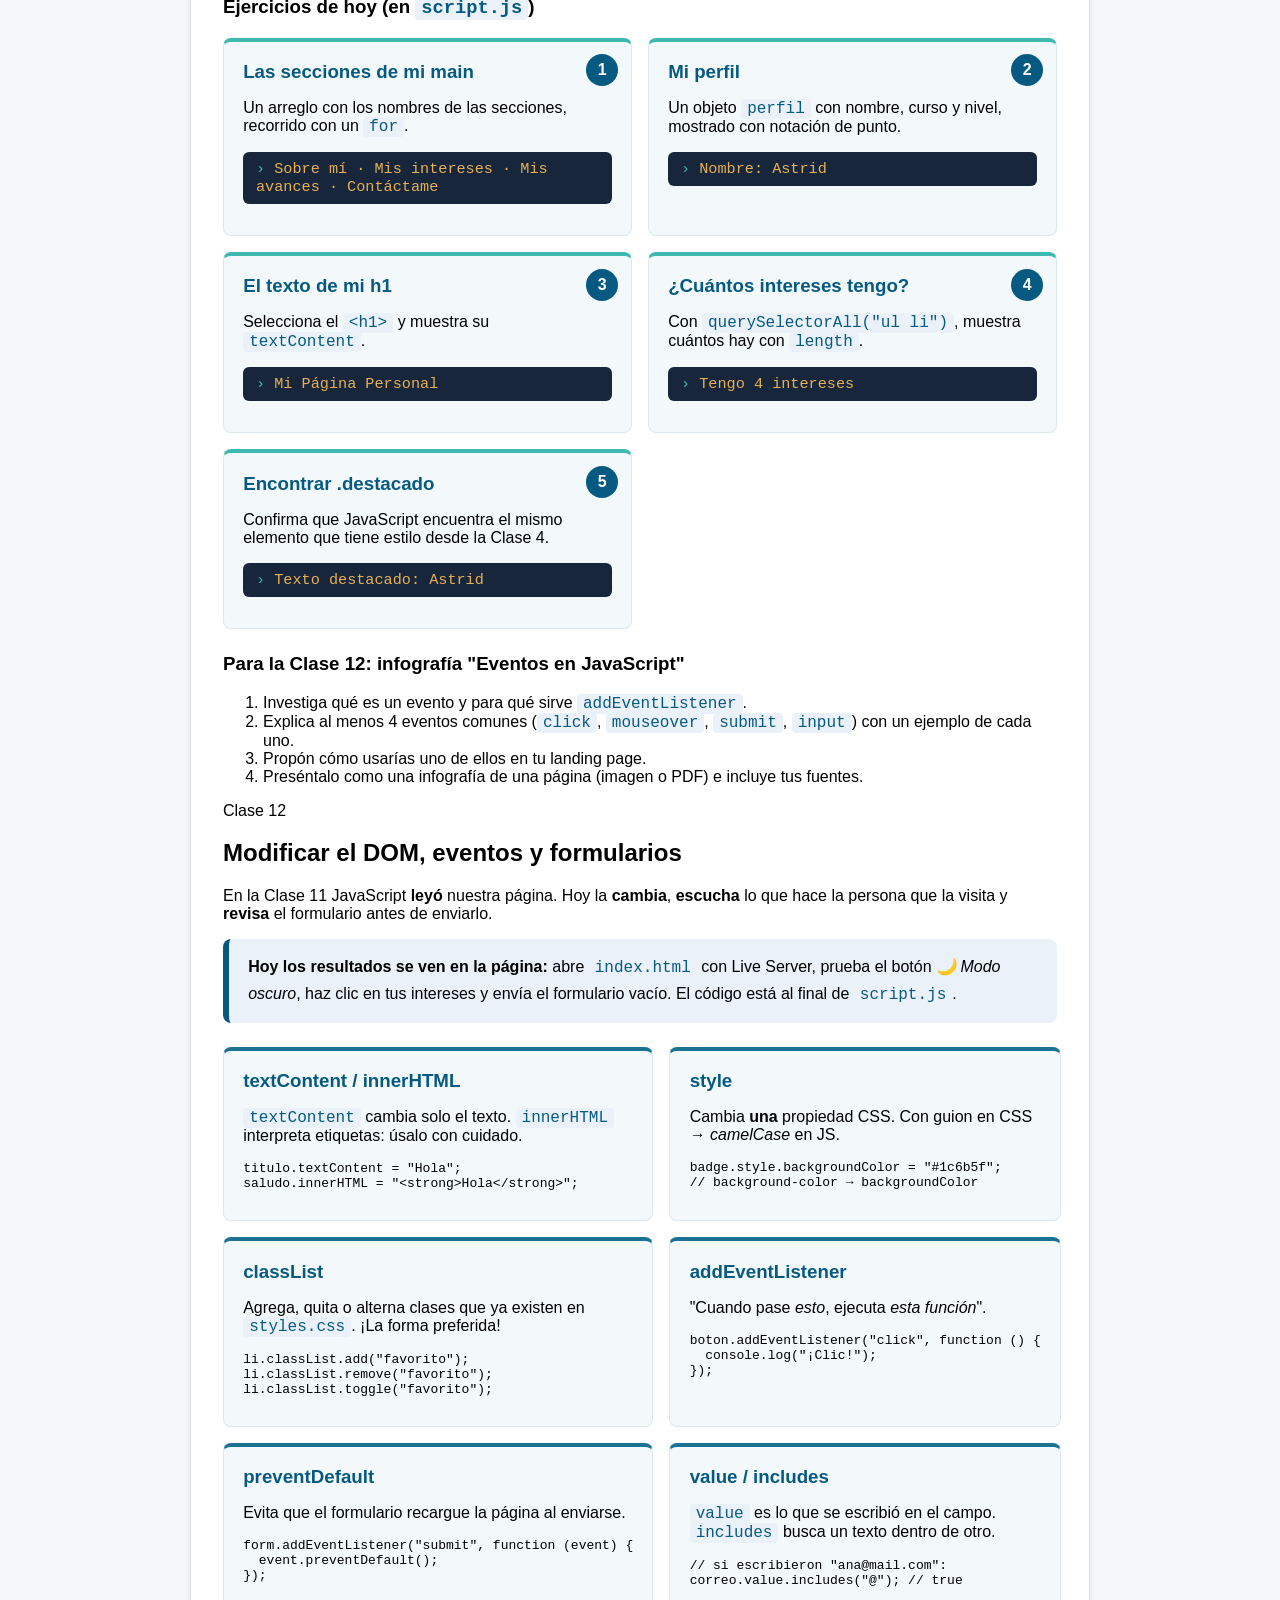
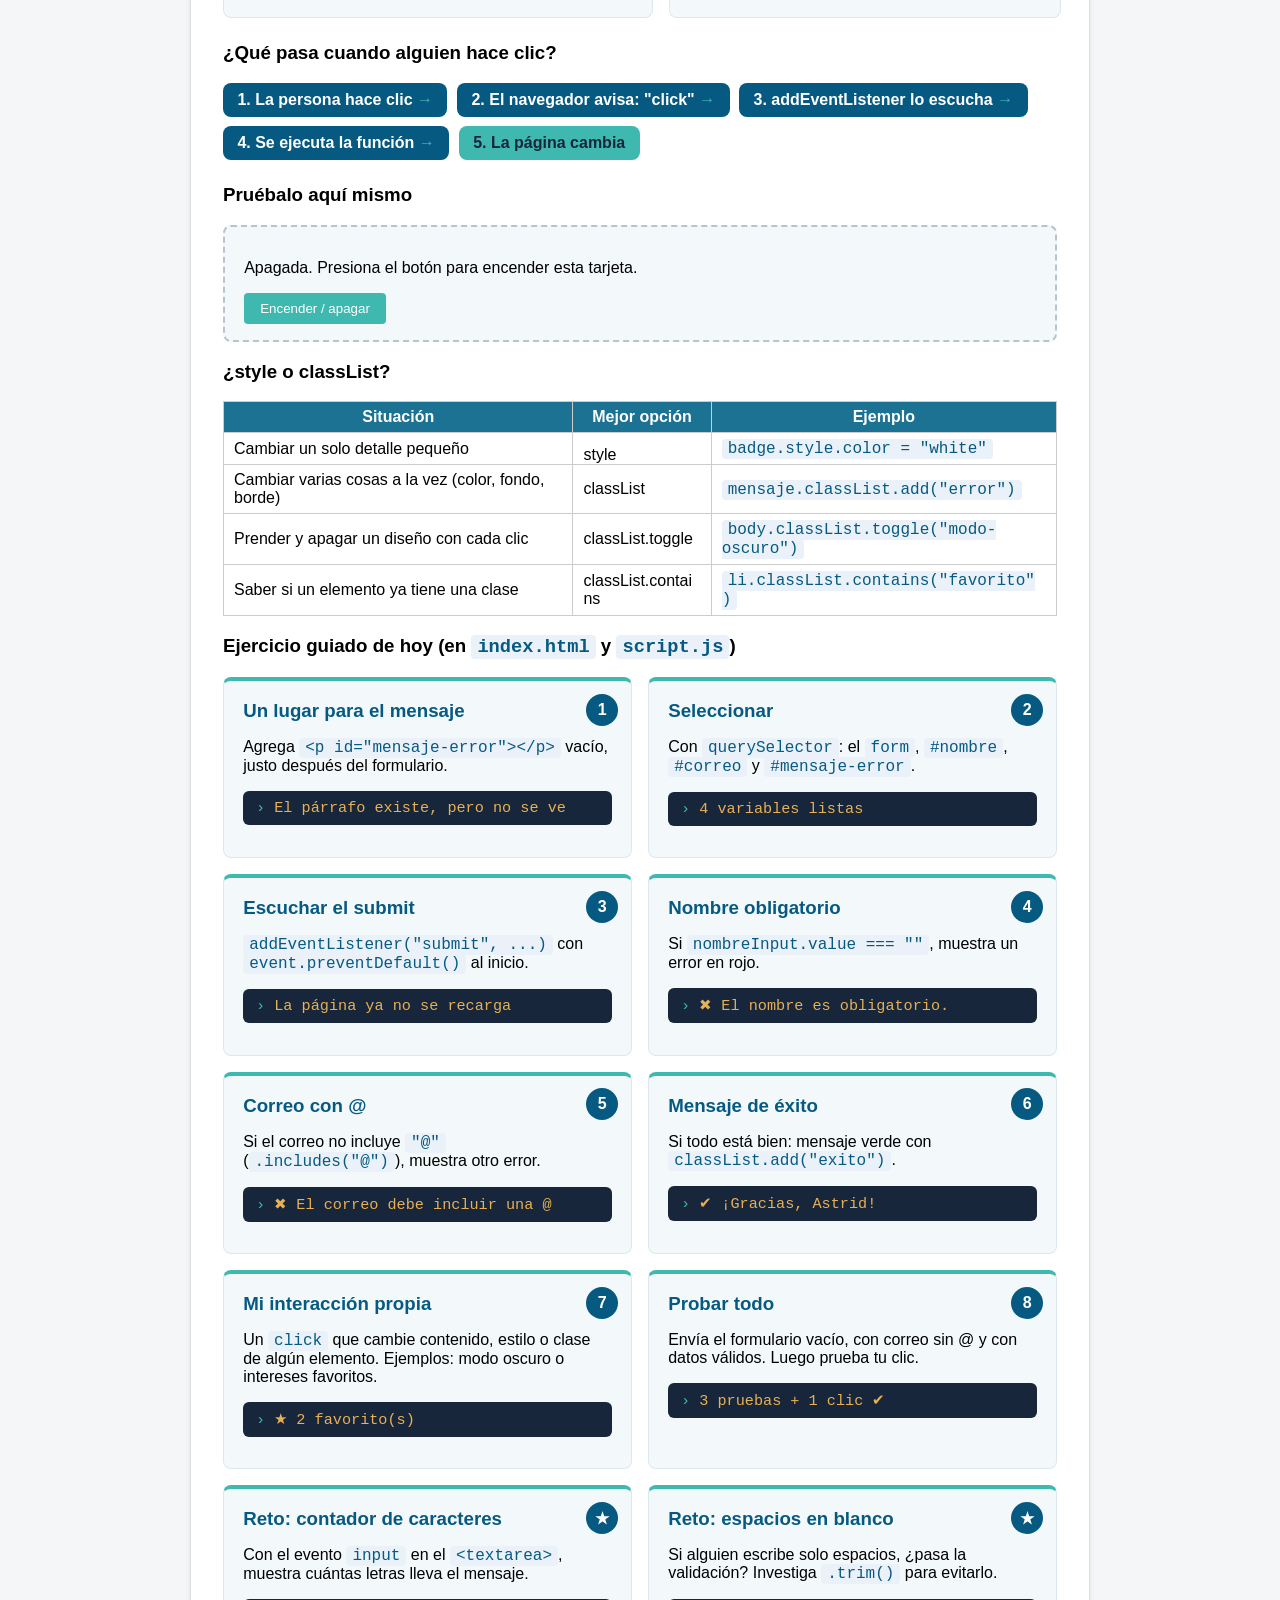
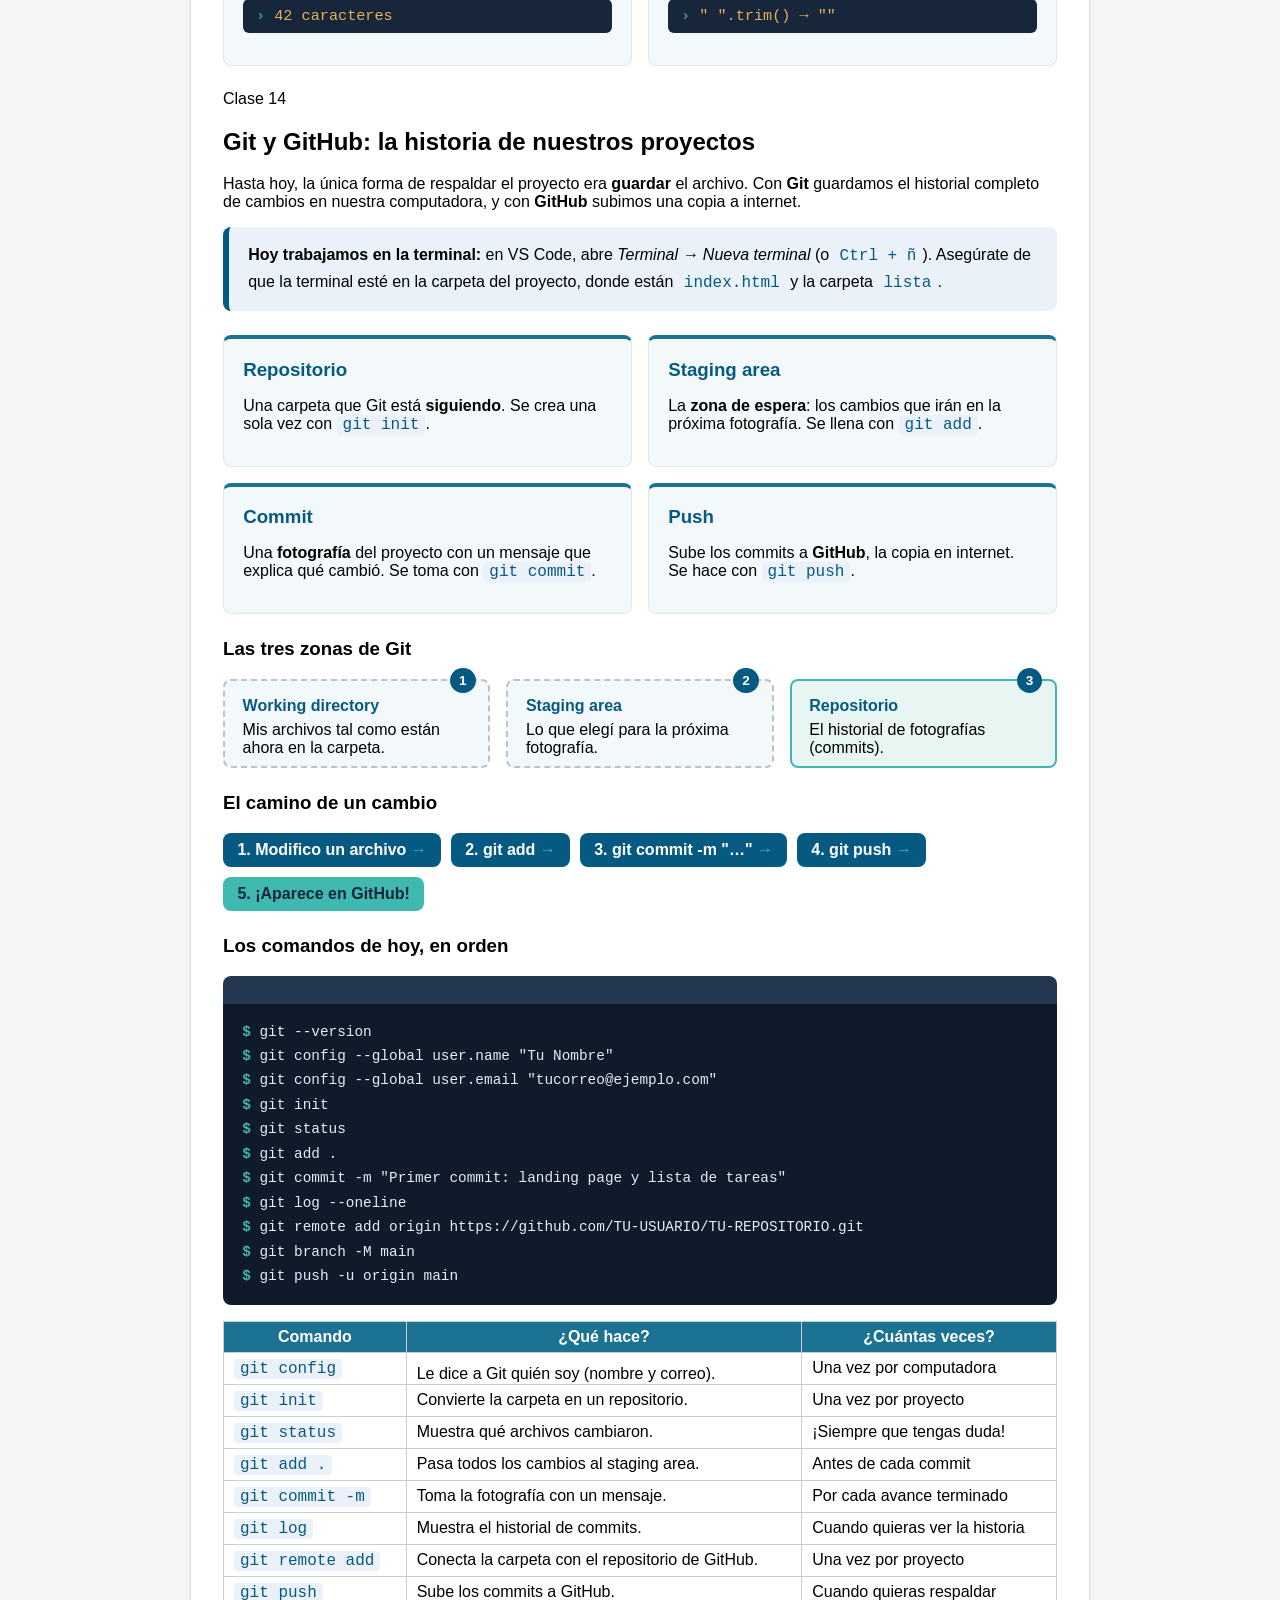
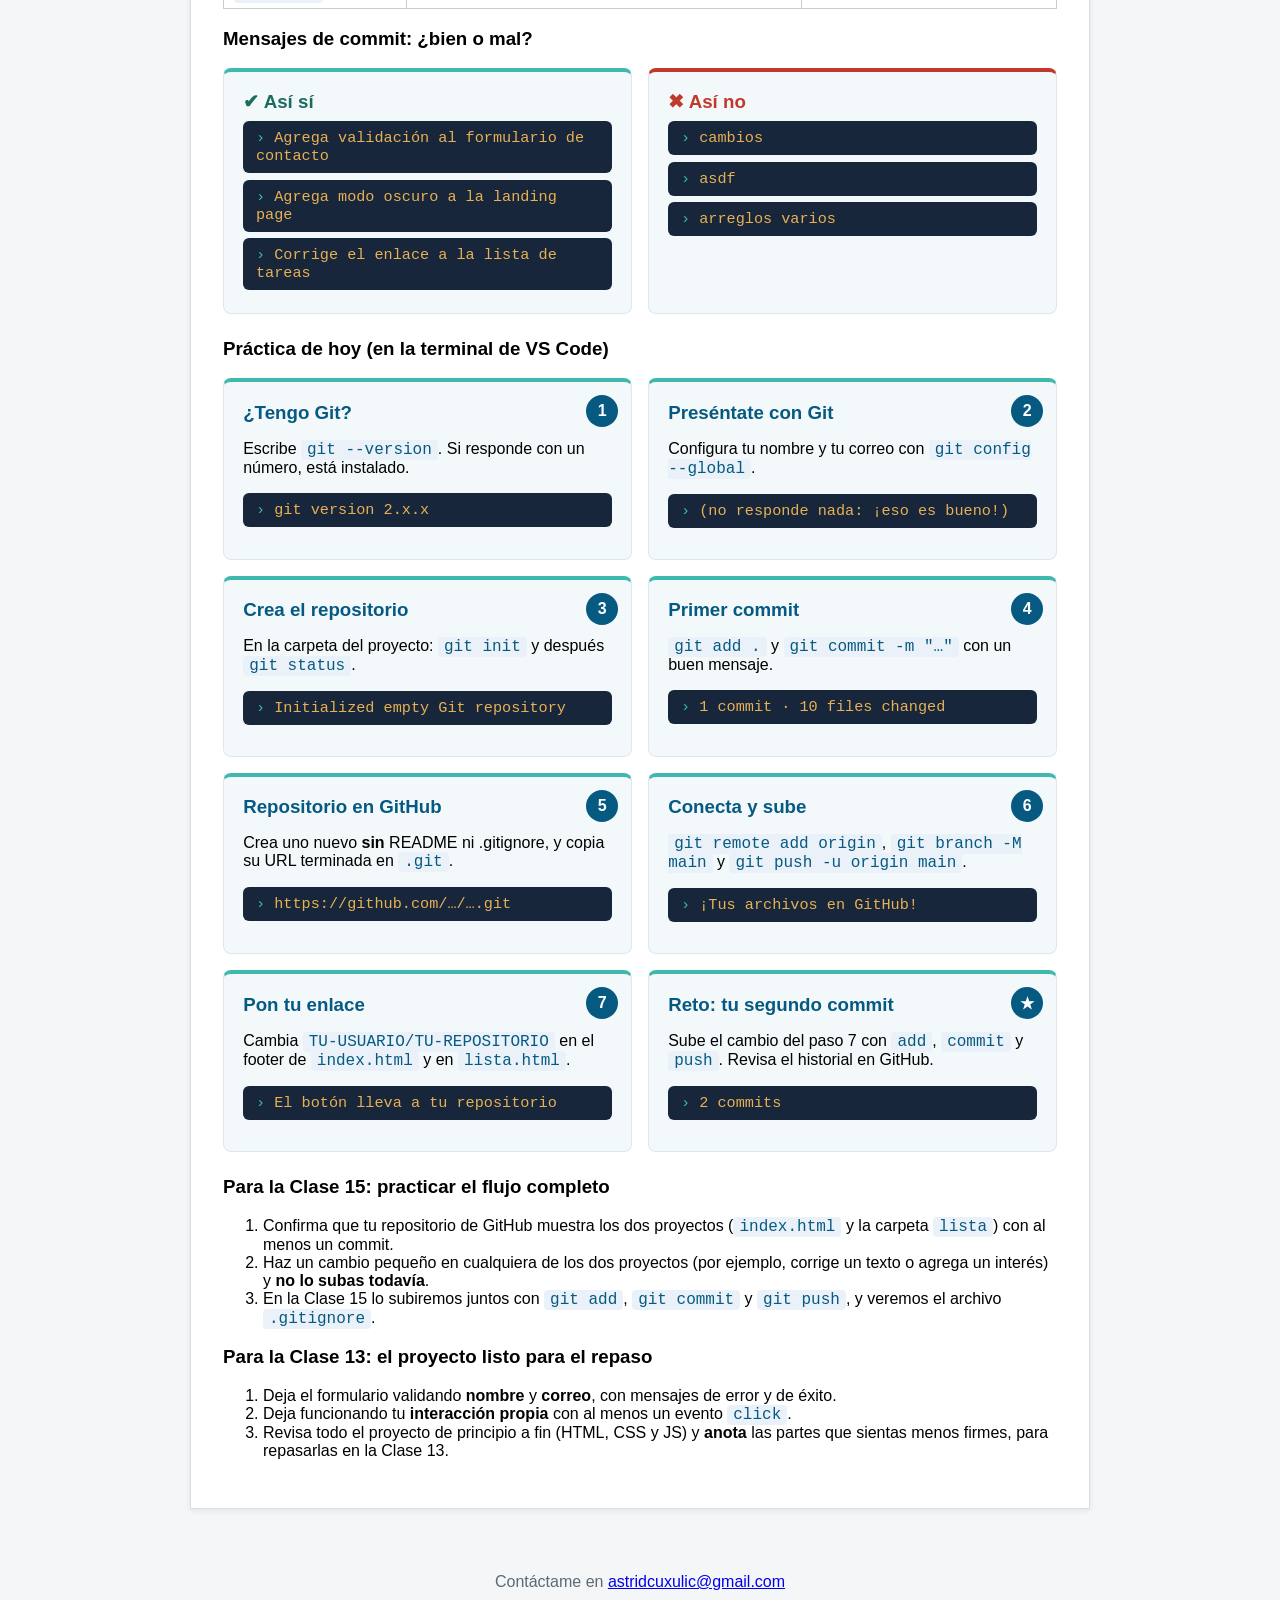
==== commit 9a0fbbde: "Corregí el nombre de practica JavaScript" ====
--- a/practica_js.html
+++ b/practica_js.html
@@ -1,5 +1,3 @@
-Reemplazar practica-js
-
 <!DOCTYPE html>
 <html lang="es">
 <head>
